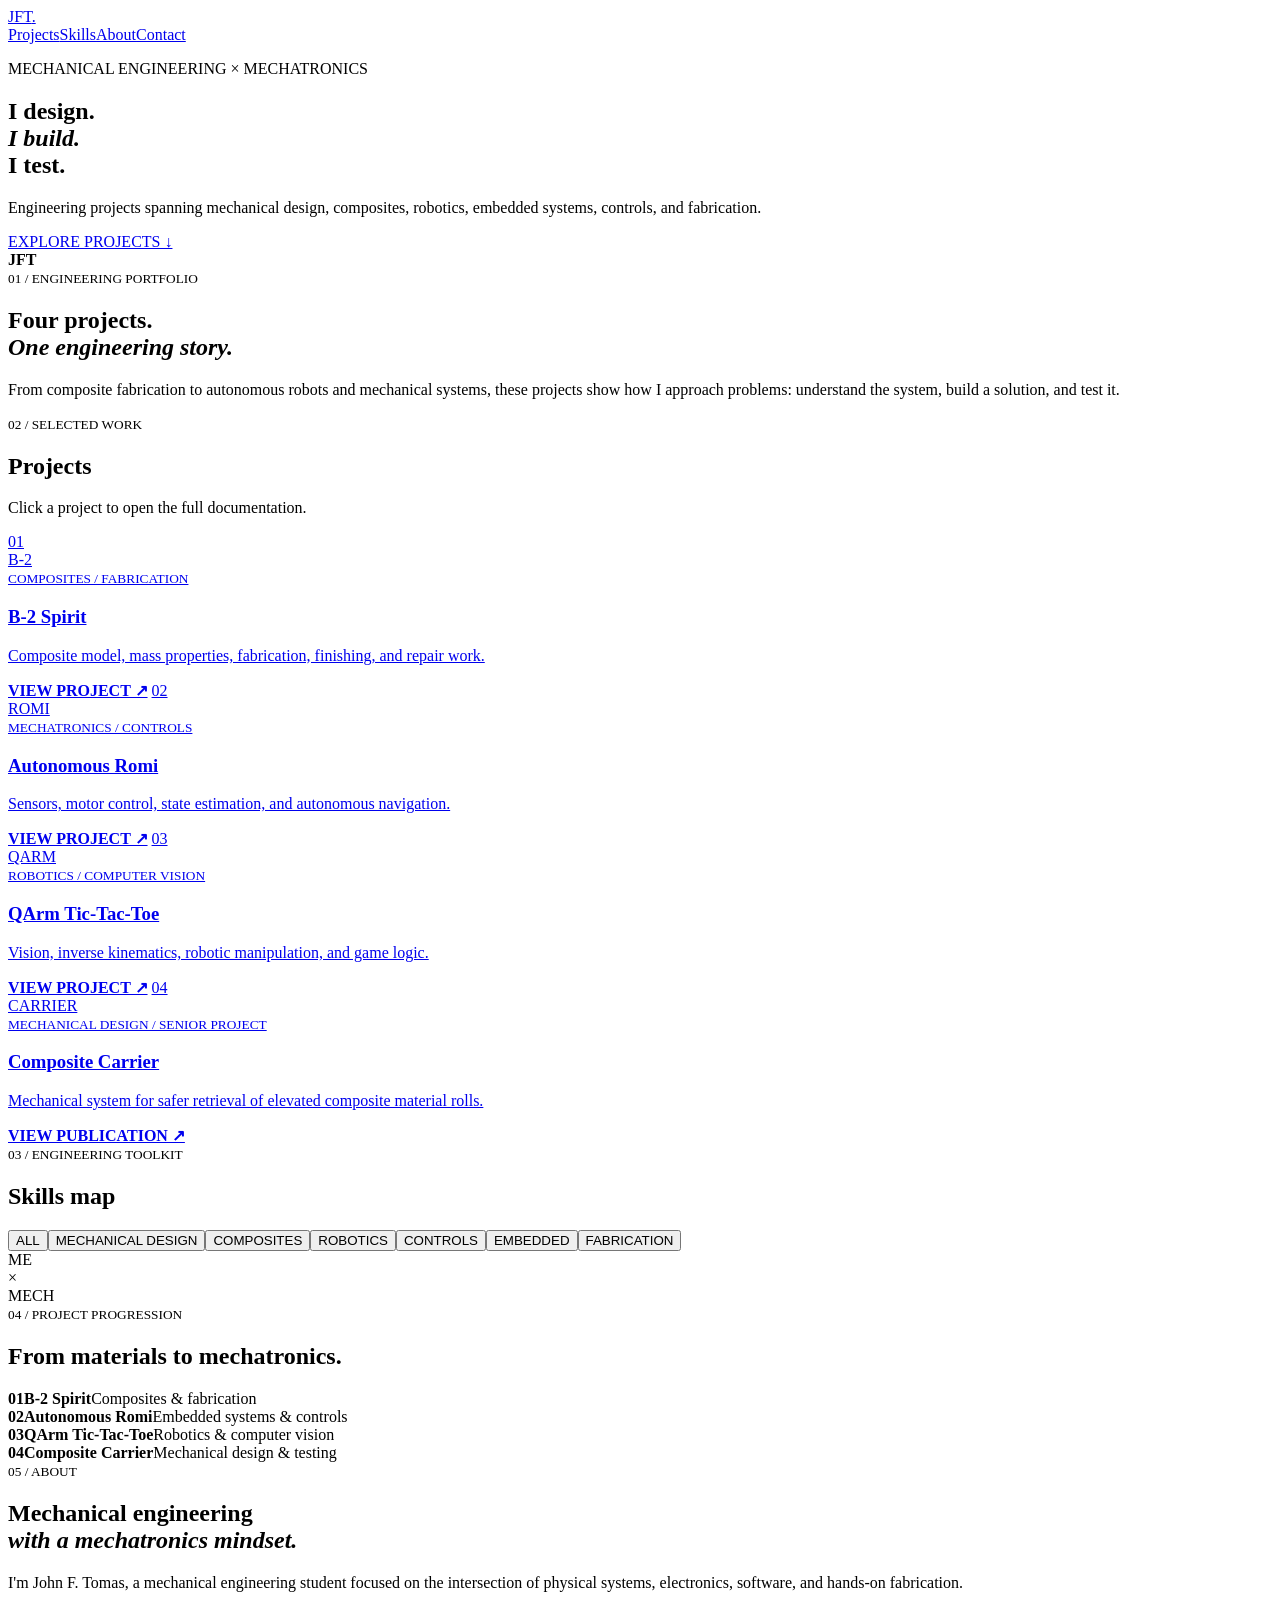
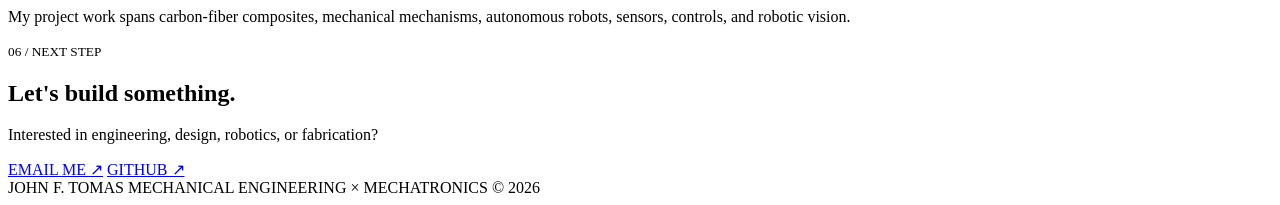
==== index.html @ 3b2fd75a "Add files via upload" ====
<!doctype html><html><head><meta charset="utf-8"><meta name="viewport" content="width=device-width,initial-scale=1"><title>John F. Tomas | Engineering Portfolio</title><link rel="stylesheet" href="assets/style.css"></head><body>
<header><a class="logo" href="#">JFT<span>.</span></a><nav><a href="#projects">Projects</a><a href="#skills">Skills</a><a href="#about">About</a><a href="#contact">Contact</a></nav></header>
<main><section class="hero"><div><p class="eyebrow">MECHANICAL ENGINEERING × MECHATRONICS</p><h1>I design.<br><i>I build.</i><br>I test.</h1><p class="lead">Engineering projects spanning mechanical design, composites, robotics, embedded systems, controls, and fabrication.</p><a class="btn" href="#projects">EXPLORE PROJECTS ↓</a></div><div class="radar"><div class="ring r1"></div><div class="ring r2"></div><div class="cross"></div><b>JFT</b></div></section>
<section class="intro"><div><small>01 / ENGINEERING PORTFOLIO</small><h2>Four projects.<br><em>One engineering story.</em></h2></div><p>From composite fabrication to autonomous robots and mechanical systems, these projects show how I approach problems: understand the system, build a solution, and test it.</p></section>
<section id="projects"><div class="head"><div><small>02 / SELECTED WORK</small><h2>Projects</h2></div><p>Click a project to open the full documentation.</p></div><div class="grid">
<a class="card" href="https://jftomas747.github.io/b2-spirit-mass-properties/" target="_blank"><label>01</label><div class="art b2">B-2</div><small>COMPOSITES / FABRICATION</small><h3>B-2 Spirit</h3><p>Composite model, mass properties, fabrication, finishing, and repair work.</p><strong>VIEW PROJECT ↗</strong></a>
<a class="card" href="https://jftomas747.github.io/me405-final-website/" target="_blank"><label>02</label><div class="art romi">ROMI</div><small>MECHATRONICS / CONTROLS</small><h3>Autonomous Romi</h3><p>Sensors, motor control, state estimation, and autonomous navigation.</p><strong>VIEW PROJECT ↗</strong></a>
<a class="card" href="https://jftomas747.github.io/me423_robotics_tictactoe_project/" target="_blank"><label>03</label><div class="art qarm">QARM</div><small>ROBOTICS / COMPUTER VISION</small><h3>QArm Tic-Tac-Toe</h3><p>Vision, inverse kinematics, robotic manipulation, and game logic.</p><strong>VIEW PROJECT ↗</strong></a>
<a class="card" href="https://digitalcommons.calpoly.edu/mesp/912/" target="_blank"><label>04</label><div class="art carrier">CARRIER</div><small>MECHANICAL DESIGN / SENIOR PROJECT</small><h3>Composite Carrier</h3><p>Mechanical system for safer retrieval of elevated composite material rolls.</p><strong>VIEW PUBLICATION ↗</strong></a>
</div></section>
<section id="skills" class="skills"><small>03 / ENGINEERING TOOLKIT</small><h2>Skills map</h2><div class="nodes"><button data-s="all">ALL</button><button data-s="mechanical">MECHANICAL DESIGN</button><button data-s="composites">COMPOSITES</button><button data-s="robotics">ROBOTICS</button><button data-s="controls">CONTROLS</button><button data-s="embedded">EMBEDDED</button><button data-s="fabrication">FABRICATION</button><div class="center">ME<br>×<br>MECH</div></div><div id="results"></div></section>
<section class="timeline"><small>04 / PROJECT PROGRESSION</small><h2>From materials to mechatronics.</h2><div class="steps"><div><b>01</b><strong>B-2 Spirit</strong><span>Composites & fabrication</span></div><div><b>02</b><strong>Autonomous Romi</strong><span>Embedded systems & controls</span></div><div><b>03</b><strong>QArm Tic-Tac-Toe</strong><span>Robotics & computer vision</span></div><div><b>04</b><strong>Composite Carrier</strong><span>Mechanical design & testing</span></div></div></section>
<section id="about" class="about"><div><small>05 / ABOUT</small><h2>Mechanical engineering<br><em>with a mechatronics mindset.</em></h2></div><div><p>I'm John F. Tomas, a mechanical engineering student focused on the intersection of physical systems, electronics, software, and hands-on fabrication.</p><p>My project work spans carbon-fiber composites, mechanical mechanisms, autonomous robots, sensors, controls, and robotic vision.</p></div></section>
<section id="contact" class="contact"><small>06 / NEXT STEP</small><h2>Let's build something.</h2><p>Interested in engineering, design, robotics, or fabrication?</p><a class="btn" href="mailto:jftomas@calpoly.edu">EMAIL ME ↗</a> <a class="btn ghost" href="https://github.com/jftomas747" target="_blank">GITHUB ↗</a></section></main><footer>JOHN F. TOMAS <span>MECHANICAL ENGINEERING × MECHATRONICS</span> © 2026</footer><script src="assets/script.js"></script></body></html>
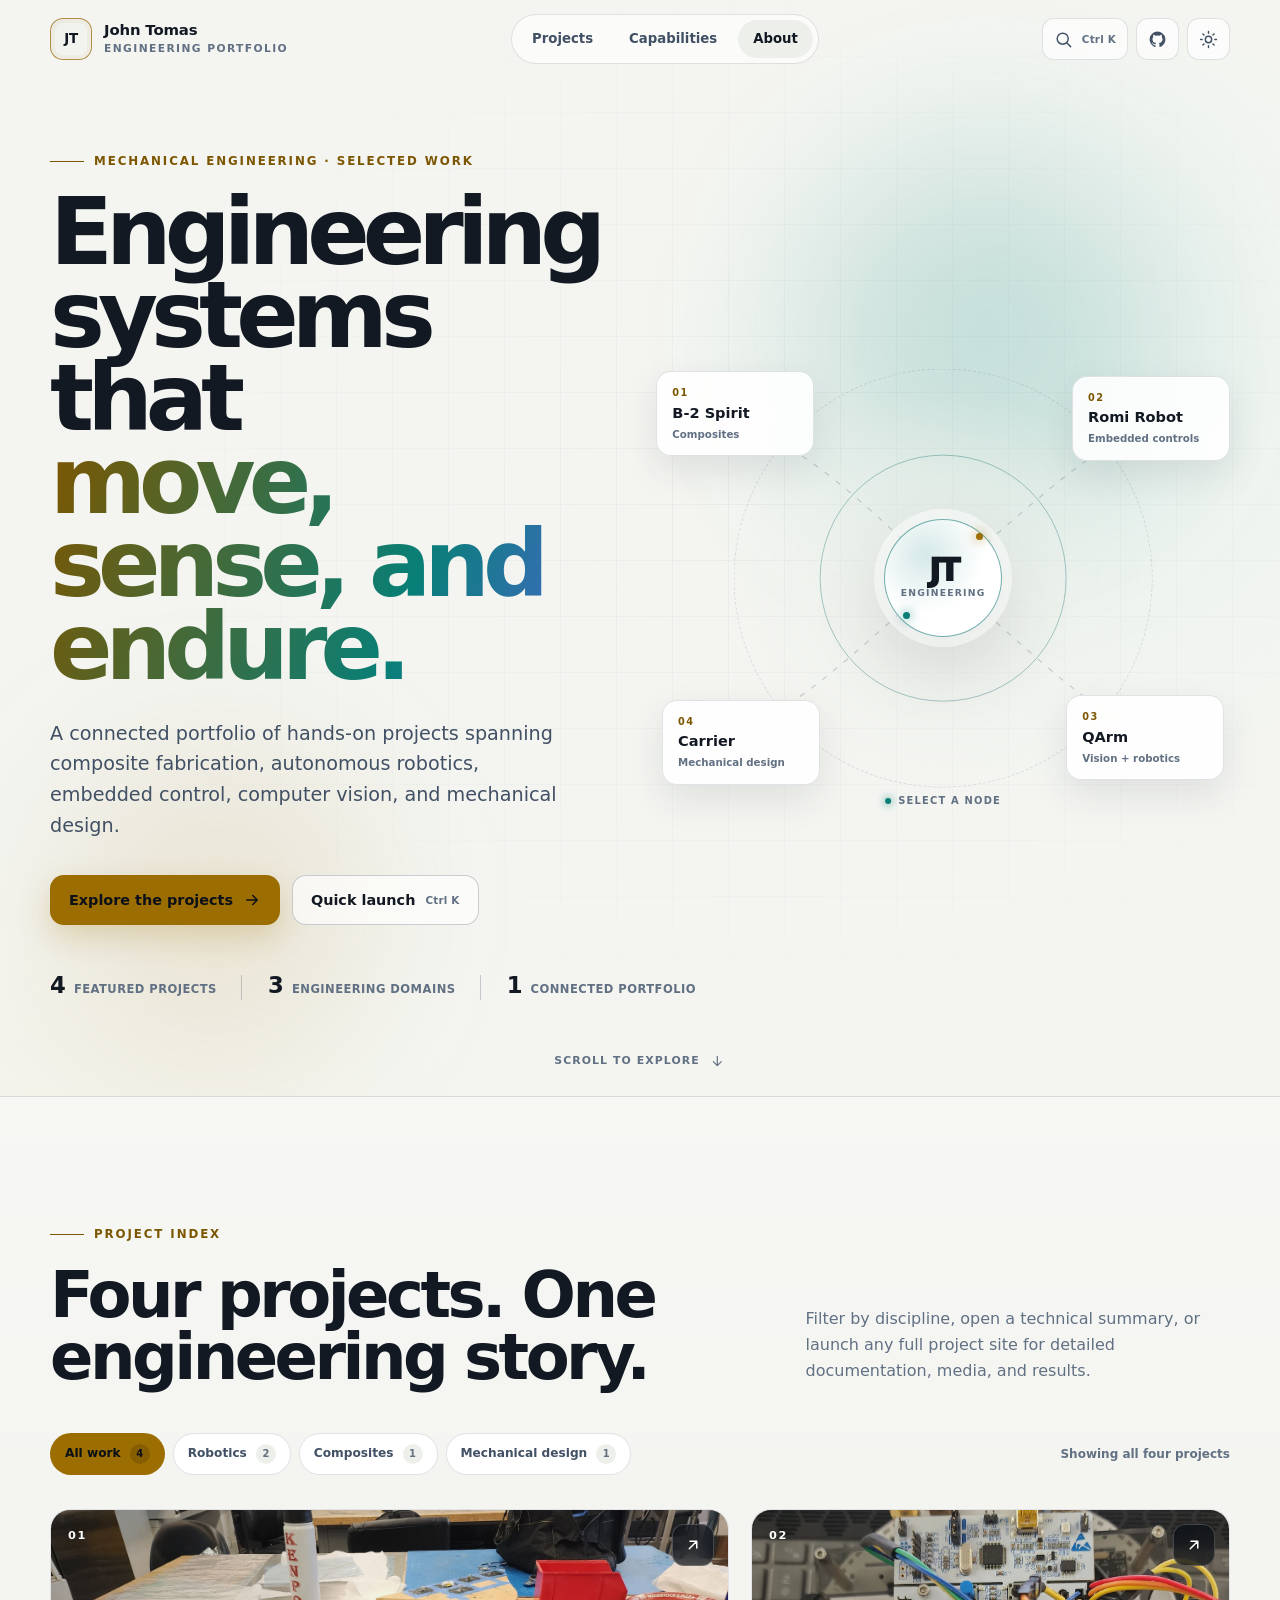
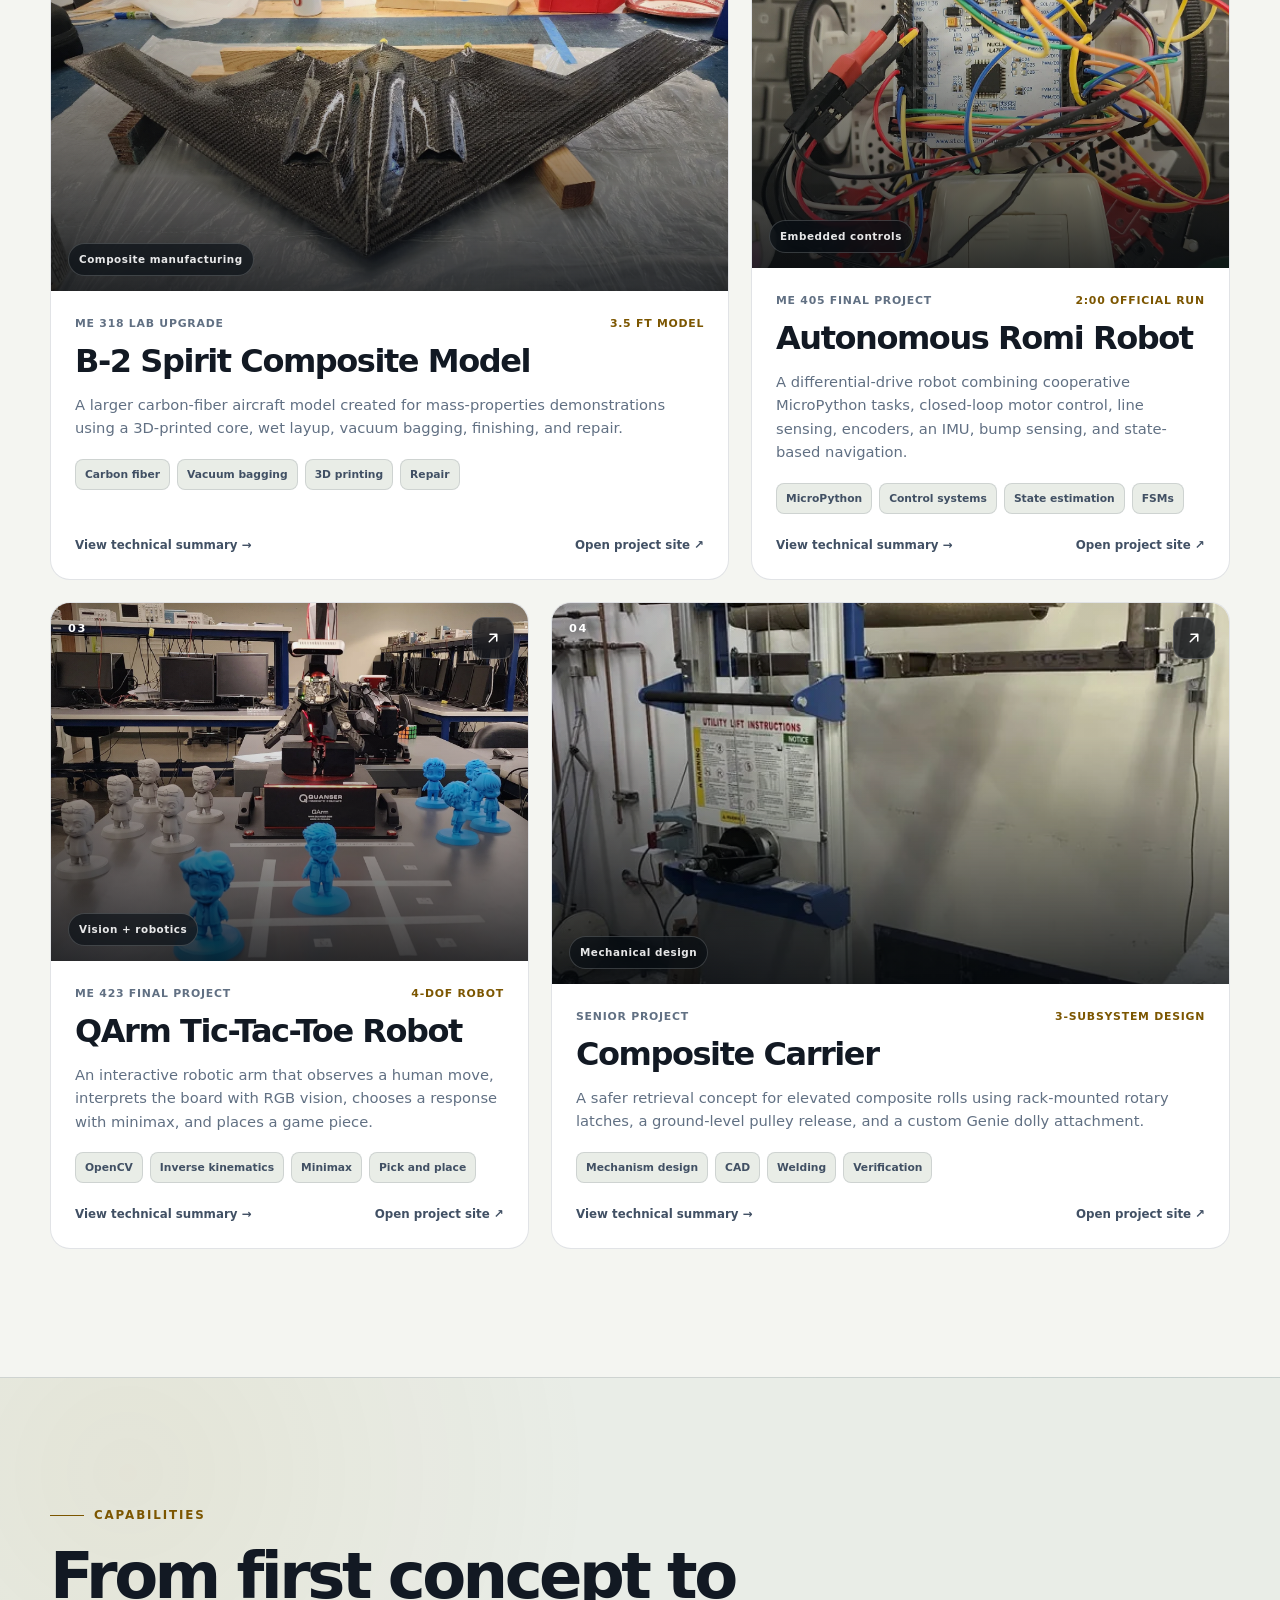
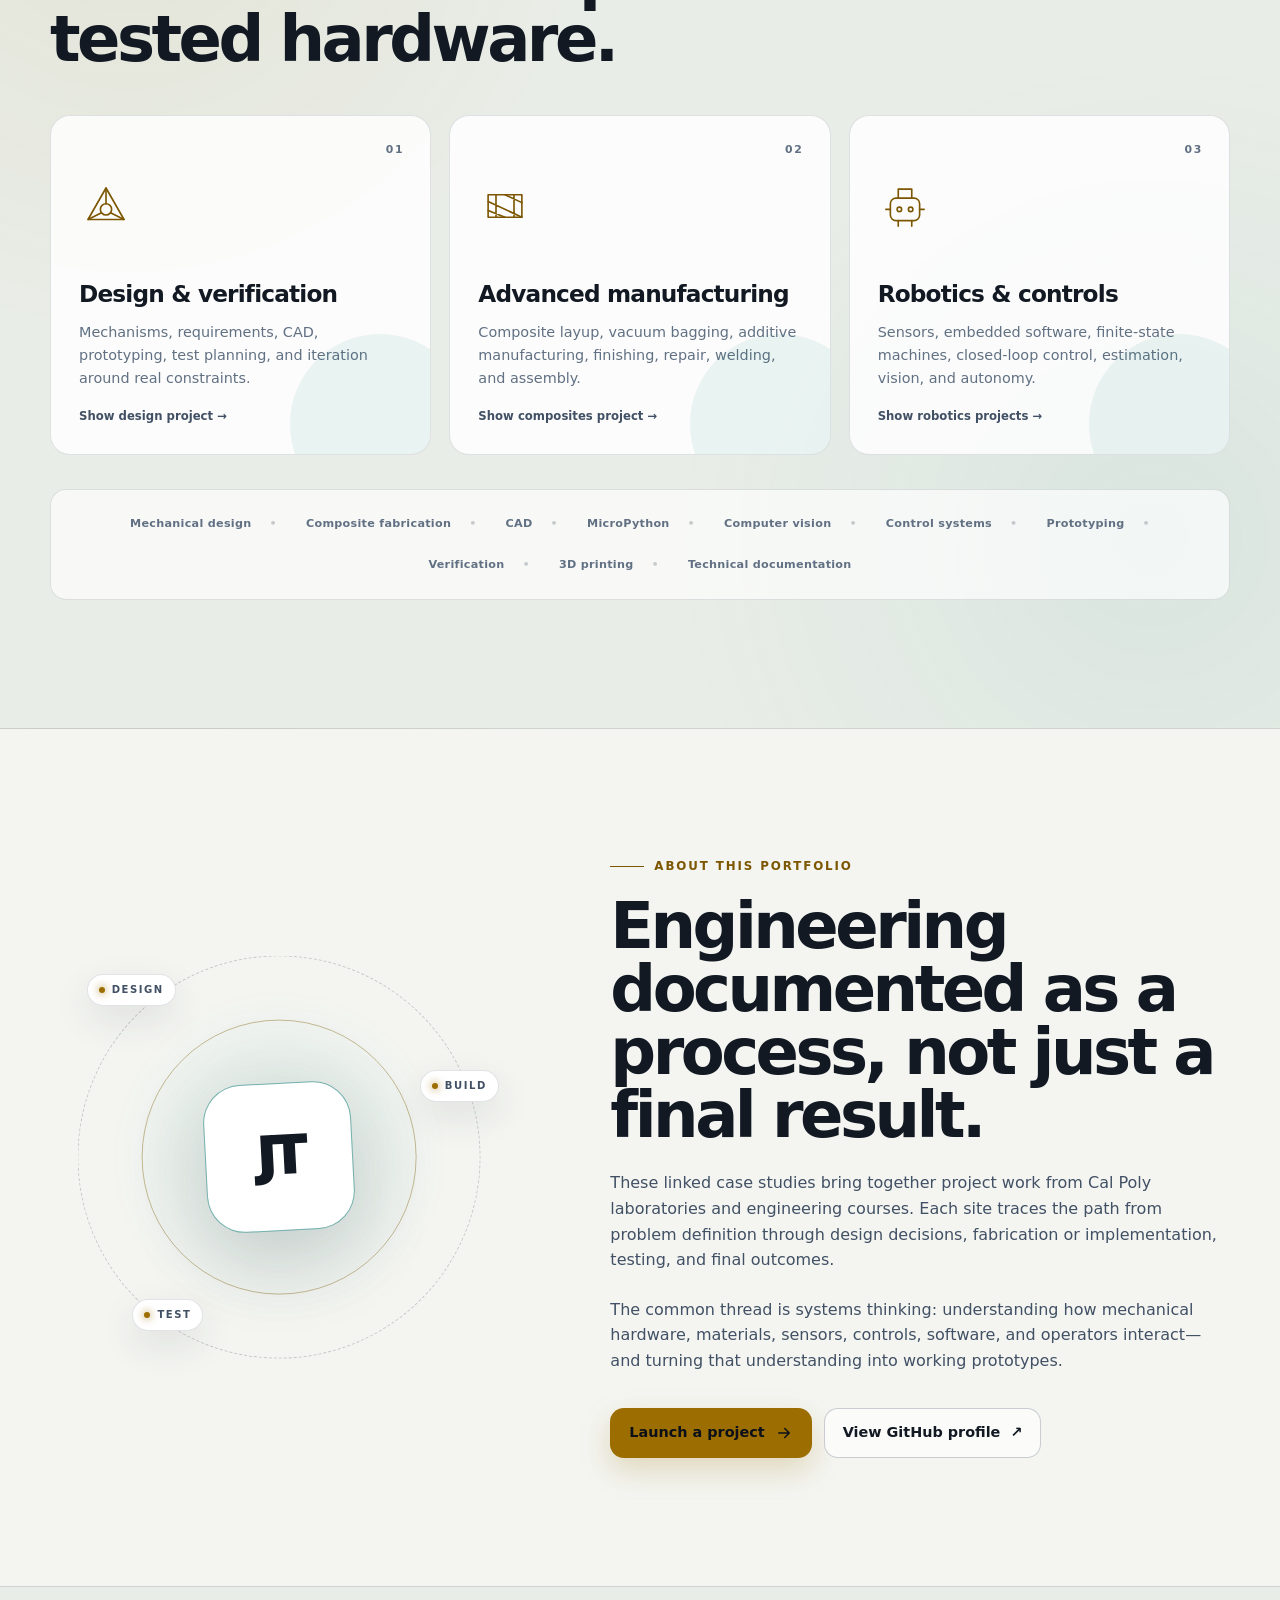
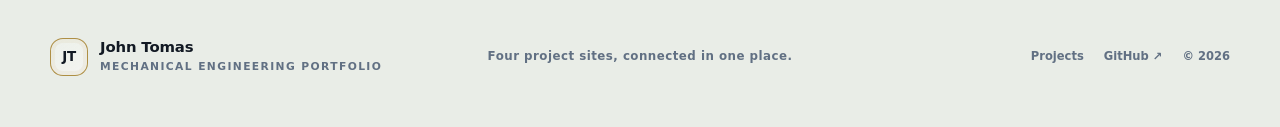
==== commit b75ea966: "Add files via upload" ====
--- a/index.html
+++ b/index.html
@@ -1,14 +1,428 @@
-<!doctype html><html><head><meta charset="utf-8"><meta name="viewport" content="width=device-width,initial-scale=1"><title>John F. Tomas | Engineering Portfolio</title><link rel="stylesheet" href="assets/style.css"></head><body>
-<header><a class="logo" href="#">JFT<span>.</span></a><nav><a href="#projects">Projects</a><a href="#skills">Skills</a><a href="#about">About</a><a href="#contact">Contact</a></nav></header>
-<main><section class="hero"><div><p class="eyebrow">MECHANICAL ENGINEERING × MECHATRONICS</p><h1>I design.<br><i>I build.</i><br>I test.</h1><p class="lead">Engineering projects spanning mechanical design, composites, robotics, embedded systems, controls, and fabrication.</p><a class="btn" href="#projects">EXPLORE PROJECTS ↓</a></div><div class="radar"><div class="ring r1"></div><div class="ring r2"></div><div class="cross"></div><b>JFT</b></div></section>
-<section class="intro"><div><small>01 / ENGINEERING PORTFOLIO</small><h2>Four projects.<br><em>One engineering story.</em></h2></div><p>From composite fabrication to autonomous robots and mechanical systems, these projects show how I approach problems: understand the system, build a solution, and test it.</p></section>
-<section id="projects"><div class="head"><div><small>02 / SELECTED WORK</small><h2>Projects</h2></div><p>Click a project to open the full documentation.</p></div><div class="grid">
-<a class="card" href="https://jftomas747.github.io/b2-spirit-mass-properties/" target="_blank"><label>01</label><div class="art b2">B-2</div><small>COMPOSITES / FABRICATION</small><h3>B-2 Spirit</h3><p>Composite model, mass properties, fabrication, finishing, and repair work.</p><strong>VIEW PROJECT ↗</strong></a>
-<a class="card" href="https://jftomas747.github.io/me405-final-website/" target="_blank"><label>02</label><div class="art romi">ROMI</div><small>MECHATRONICS / CONTROLS</small><h3>Autonomous Romi</h3><p>Sensors, motor control, state estimation, and autonomous navigation.</p><strong>VIEW PROJECT ↗</strong></a>
-<a class="card" href="https://jftomas747.github.io/me423_robotics_tictactoe_project/" target="_blank"><label>03</label><div class="art qarm">QARM</div><small>ROBOTICS / COMPUTER VISION</small><h3>QArm Tic-Tac-Toe</h3><p>Vision, inverse kinematics, robotic manipulation, and game logic.</p><strong>VIEW PROJECT ↗</strong></a>
-<a class="card" href="https://digitalcommons.calpoly.edu/mesp/912/" target="_blank"><label>04</label><div class="art carrier">CARRIER</div><small>MECHANICAL DESIGN / SENIOR PROJECT</small><h3>Composite Carrier</h3><p>Mechanical system for safer retrieval of elevated composite material rolls.</p><strong>VIEW PUBLICATION ↗</strong></a>
-</div></section>
-<section id="skills" class="skills"><small>03 / ENGINEERING TOOLKIT</small><h2>Skills map</h2><div class="nodes"><button data-s="all">ALL</button><button data-s="mechanical">MECHANICAL DESIGN</button><button data-s="composites">COMPOSITES</button><button data-s="robotics">ROBOTICS</button><button data-s="controls">CONTROLS</button><button data-s="embedded">EMBEDDED</button><button data-s="fabrication">FABRICATION</button><div class="center">ME<br>×<br>MECH</div></div><div id="results"></div></section>
-<section class="timeline"><small>04 / PROJECT PROGRESSION</small><h2>From materials to mechatronics.</h2><div class="steps"><div><b>01</b><strong>B-2 Spirit</strong><span>Composites & fabrication</span></div><div><b>02</b><strong>Autonomous Romi</strong><span>Embedded systems & controls</span></div><div><b>03</b><strong>QArm Tic-Tac-Toe</strong><span>Robotics & computer vision</span></div><div><b>04</b><strong>Composite Carrier</strong><span>Mechanical design & testing</span></div></div></section>
-<section id="about" class="about"><div><small>05 / ABOUT</small><h2>Mechanical engineering<br><em>with a mechatronics mindset.</em></h2></div><div><p>I'm John F. Tomas, a mechanical engineering student focused on the intersection of physical systems, electronics, software, and hands-on fabrication.</p><p>My project work spans carbon-fiber composites, mechanical mechanisms, autonomous robots, sensors, controls, and robotic vision.</p></div></section>
-<section id="contact" class="contact"><small>06 / NEXT STEP</small><h2>Let's build something.</h2><p>Interested in engineering, design, robotics, or fabrication?</p><a class="btn" href="mailto:jftomas@calpoly.edu">EMAIL ME ↗</a> <a class="btn ghost" href="https://github.com/jftomas747" target="_blank">GITHUB ↗</a></section></main><footer>JOHN F. TOMAS <span>MECHANICAL ENGINEERING × MECHATRONICS</span> © 2026</footer><script src="assets/script.js"></script></body></html>+<!doctype html>
+<html lang="en" data-theme="dark">
+<head>
+  <meta charset="utf-8" />
+  <meta name="viewport" content="width=device-width, initial-scale=1" />
+  <meta name="description" content="John Tomas's mechanical engineering portfolio: composites, robotics, embedded controls, computer vision, fabrication, and mechanical design." />
+  <meta name="author" content="John Tomas" />
+  <meta name="theme-color" content="#070b12" />
+
+  <title>John Tomas | Mechanical Engineering Portfolio</title>
+  <link rel="canonical" href="https://jftomas747.github.io/" />
+  <link rel="icon" href="assets/favicon.svg" type="image/svg+xml" />
+  <link rel="apple-touch-icon" href="assets/icon-192.png" />
+  <link rel="manifest" href="site.webmanifest" />
+
+  <meta property="og:type" content="website" />
+  <meta property="og:title" content="John Tomas | Engineering Portfolio" />
+  <meta property="og:description" content="Four engineering case studies spanning composites, robotics, controls, and mechanical design." />
+  <meta property="og:url" content="https://jftomas747.github.io/" />
+  <meta property="og:image" content="https://jftomas747.github.io/assets/social-card.jpg" />
+  <meta property="og:image:width" content="1200" />
+  <meta property="og:image:height" content="630" />
+  <meta name="twitter:card" content="summary_large_image" />
+
+  <script>
+    document.documentElement.classList.add('js');
+    (() => {
+      let saved = null;
+      try { saved = localStorage.getItem('portfolio-theme'); } catch (_) {}
+      const preferred = window.matchMedia('(prefers-color-scheme: light)').matches ? 'light' : 'dark';
+      document.documentElement.dataset.theme = saved || preferred;
+    })();
+  </script>
+  <link rel="stylesheet" href="styles.css" />
+
+  <script type="application/ld+json">
+  {
+    "@context": "https://schema.org",
+    "@type": "Person",
+    "name": "John Tomas",
+    "url": "https://jftomas747.github.io/",
+    "sameAs": ["https://github.com/jftomas747"],
+    "knowsAbout": [
+      "Mechanical engineering",
+      "Composite manufacturing",
+      "Robotics",
+      "Embedded controls",
+      "Computer vision",
+      "Mechanical design"
+    ]
+  }
+  </script>
+</head>
+<body>
+  <a class="skip-link" href="#main-content">Skip to content</a>
+  <div class="scroll-progress" aria-hidden="true"><span id="scroll-progress-bar"></span></div>
+
+  <header class="site-header" id="site-header">
+    <div class="container header-inner">
+      <a class="brand" href="#home" aria-label="John Tomas portfolio home">
+        <span class="brand-mark" aria-hidden="true">JT</span>
+        <span class="brand-copy">
+          <strong>John Tomas</strong>
+          <span>Engineering Portfolio</span>
+        </span>
+      </a>
+
+      <nav class="desktop-nav" aria-label="Primary navigation">
+        <a href="#projects">Projects</a>
+        <a href="#capabilities">Capabilities</a>
+        <a href="#about">About</a>
+      </nav>
+
+      <div class="header-actions">
+        <button class="icon-button command-trigger" type="button" aria-label="Open project search" title="Search projects (Ctrl or Command + K)">
+          <svg viewBox="0 0 24 24" aria-hidden="true"><path d="m21 21-4.35-4.35m1.35-5.65a7 7 0 1 1-14 0 7 7 0 0 1 14 0Z" /></svg>
+          <span class="command-key" aria-hidden="true">⌘K</span>
+        </button>
+
+        <a class="icon-button" href="https://github.com/jftomas747" target="_blank" rel="noopener noreferrer" aria-label="Open John Tomas on GitHub" title="GitHub profile">
+          <svg viewBox="0 0 24 24" aria-hidden="true"><path d="M12 2a10 10 0 0 0-3.16 19.49c.5.09.68-.22.68-.48v-1.87c-2.78.6-3.37-1.18-3.37-1.18-.45-1.16-1.11-1.47-1.11-1.47-.91-.62.07-.61.07-.61 1 .07 1.53 1.03 1.53 1.03.9 1.53 2.35 1.09 2.92.83.09-.65.35-1.09.64-1.34-2.22-.25-4.55-1.11-4.55-4.94 0-1.09.39-1.98 1.03-2.68-.1-.25-.45-1.27.1-2.64 0 0 .84-.27 2.75 1.02A9.56 9.56 0 0 1 12 6.82a9.5 9.5 0 0 1 2.5.34c1.9-1.29 2.74-1.02 2.74-1.02.55 1.37.2 2.39.1 2.64.64.7 1.03 1.59 1.03 2.68 0 3.84-2.34 4.69-4.57 4.94.36.31.68.92.68 1.86v2.75c0 .27.18.58.69.48A10 10 0 0 0 12 2Z" /></svg>
+        </a>
+
+        <button class="icon-button" id="theme-toggle" type="button" aria-label="Switch color theme" title="Switch color theme">
+          <svg class="theme-icon theme-icon--sun" viewBox="0 0 24 24" aria-hidden="true"><circle cx="12" cy="12" r="4" /><path d="M12 2v2m0 16v2M4.93 4.93l1.42 1.42m11.3 11.3 1.42 1.42M2 12h2m16 0h2M4.93 19.07l1.42-1.42m11.3-11.3 1.42-1.42" /></svg>
+          <svg class="theme-icon theme-icon--moon" viewBox="0 0 24 24" aria-hidden="true"><path d="M21 12.79A9 9 0 1 1 11.21 3 7 7 0 0 0 21 12.79Z" /></svg>
+        </button>
+
+        <button class="icon-button menu-toggle" id="menu-toggle" type="button" aria-controls="mobile-nav" aria-expanded="false" aria-label="Open navigation menu">
+          <svg class="menu-icon" viewBox="0 0 24 24" aria-hidden="true"><path d="M4 7h16M4 12h16M4 17h16" /></svg>
+        </button>
+      </div>
+    </div>
+
+    <nav class="mobile-nav" id="mobile-nav" aria-label="Mobile navigation" hidden>
+      <a href="#projects">Projects</a>
+      <a href="#capabilities">Capabilities</a>
+      <a href="#about">About</a>
+      <button class="mobile-command command-trigger" type="button">Quick launch <span>⌘K</span></button>
+    </nav>
+  </header>
+
+  <main id="main-content">
+    <section class="hero" id="home" aria-labelledby="hero-title">
+      <div class="hero-grid-pattern" aria-hidden="true"></div>
+      <div class="hero-glow hero-glow--one" aria-hidden="true"></div>
+      <div class="hero-glow hero-glow--two" aria-hidden="true"></div>
+
+      <div class="container hero-layout">
+        <div class="hero-copy reveal">
+          <p class="eyebrow"><span></span> Mechanical Engineering · Selected Work</p>
+          <h1 id="hero-title">Engineering systems that <span class="gradient-text">move, sense, and endure.</span></h1>
+          <p class="hero-lede">
+            A connected portfolio of hands-on projects spanning composite fabrication, autonomous robotics, embedded control, computer vision, and mechanical design.
+          </p>
+
+          <div class="hero-actions">
+            <a class="button button--primary" href="#projects">
+              Explore the projects
+              <svg viewBox="0 0 24 24" aria-hidden="true"><path d="M5 12h14m-6-6 6 6-6 6" /></svg>
+            </a>
+            <button class="button button--secondary command-trigger" type="button">
+              Quick launch
+              <span class="button-key" aria-hidden="true">⌘K</span>
+            </button>
+          </div>
+
+          <dl class="hero-stats" aria-label="Portfolio summary">
+            <div><dt>4</dt><dd>Featured projects</dd></div>
+            <div><dt>3</dt><dd>Engineering domains</dd></div>
+            <div><dt>1</dt><dd>Connected portfolio</dd></div>
+          </dl>
+        </div>
+
+        <div class="system-map reveal" aria-label="Interactive map of the four featured projects">
+          <div class="map-orbit map-orbit--outer" aria-hidden="true"></div>
+          <div class="map-orbit map-orbit--inner" aria-hidden="true"></div>
+          <svg class="map-lines" viewBox="0 0 620 520" preserveAspectRatio="none" aria-hidden="true">
+            <path class="map-line map-line--b2" d="M310 260 C245 200 184 136 108 100" />
+            <path class="map-line map-line--romi" d="M310 260 C384 205 444 138 516 103" />
+            <path class="map-line map-line--qarm" d="M310 260 C384 318 441 382 509 418" />
+            <path class="map-line map-line--carrier" d="M310 260 C240 315 182 379 111 416" />
+          </svg>
+
+          <div class="map-core" aria-hidden="true">
+            <span>JT</span>
+            <small>Engineering</small>
+          </div>
+
+          <a class="map-node map-node--b2" href="#b2-spirit" data-map-project="b2">
+            <span class="map-node__index">01</span>
+            <strong>B-2 Spirit</strong>
+            <small>Composites</small>
+          </a>
+          <a class="map-node map-node--romi" href="#romi-robot" data-map-project="romi">
+            <span class="map-node__index">02</span>
+            <strong>Romi Robot</strong>
+            <small>Embedded controls</small>
+          </a>
+          <a class="map-node map-node--qarm" href="#qarm-tictactoe" data-map-project="qarm">
+            <span class="map-node__index">03</span>
+            <strong>QArm</strong>
+            <small>Vision + robotics</small>
+          </a>
+          <a class="map-node map-node--carrier" href="#composite-carrier" data-map-project="carrier">
+            <span class="map-node__index">04</span>
+            <strong>Carrier</strong>
+            <small>Mechanical design</small>
+          </a>
+
+          <div class="map-label" aria-hidden="true"><span></span> Select a node</div>
+        </div>
+      </div>
+
+      <a class="scroll-cue" href="#projects" aria-label="Scroll to projects">
+        <span>Scroll to explore</span>
+        <svg viewBox="0 0 24 24" aria-hidden="true"><path d="M12 5v14m-6-6 6 6 6-6" /></svg>
+      </a>
+    </section>
+
+    <section class="section projects-section" id="projects" aria-labelledby="projects-title">
+      <div class="container">
+        <div class="section-heading reveal">
+          <div>
+            <p class="eyebrow"><span></span> Project Index</p>
+            <h2 id="projects-title">Four projects. One engineering story.</h2>
+          </div>
+          <p>
+            Filter by discipline, open a technical summary, or launch any full project site for detailed documentation, media, and results.
+          </p>
+        </div>
+
+        <div class="filter-row reveal">
+          <div class="filter-group" role="group" aria-label="Filter projects by discipline">
+            <button class="filter-button is-active" type="button" data-filter="all" aria-pressed="true">All work <span>4</span></button>
+            <button class="filter-button" type="button" data-filter="robotics" aria-pressed="false">Robotics <span>2</span></button>
+            <button class="filter-button" type="button" data-filter="composites" aria-pressed="false">Composites <span>1</span></button>
+            <button class="filter-button" type="button" data-filter="design" aria-pressed="false">Mechanical design <span>1</span></button>
+          </div>
+          <p class="filter-status" id="filter-status" aria-live="polite">Showing all four projects</p>
+        </div>
+
+        <div class="projects-grid" id="project-grid">
+          <article class="project-card project-card--wide reveal" id="b2-spirit" data-category="composites manufacturing" data-project-card="b2">
+            <div class="project-card__media">
+              <img src="assets/b2-spirit.webp" alt="Finished glossy carbon-fiber B-2 Spirit model on a workbench" width="1600" height="901" loading="lazy" decoding="async" />
+              <span class="project-card__number" aria-hidden="true">01</span>
+              <span class="project-card__discipline">Composite manufacturing</span>
+              <a class="project-card__launch-icon" href="https://jftomas747.github.io/b2-spirit-mass-properties/" target="_blank" rel="noopener noreferrer" aria-label="Open the B-2 Spirit project site in a new tab">
+                <svg viewBox="0 0 24 24" aria-hidden="true"><path d="M7 17 17 7M8 7h9v9" /></svg>
+              </a>
+            </div>
+            <div class="project-card__body">
+              <div class="project-card__meta"><span>ME 318 Lab Upgrade</span><span>3.5 ft model</span></div>
+              <h3>B-2 Spirit Composite Model</h3>
+              <p>A larger carbon-fiber aircraft model created for mass-properties demonstrations using a 3D-printed core, wet layup, vacuum bagging, finishing, and repair.</p>
+              <ul class="tag-list" aria-label="B-2 Spirit project skills">
+                <li>Carbon fiber</li><li>Vacuum bagging</li><li>3D printing</li><li>Repair</li>
+              </ul>
+              <div class="project-card__actions">
+                <button class="text-button" type="button" data-project-open="b2">View technical summary <span aria-hidden="true">→</span></button>
+                <a href="https://jftomas747.github.io/b2-spirit-mass-properties/" target="_blank" rel="noopener noreferrer">Open project site <span aria-hidden="true">↗</span></a>
+              </div>
+            </div>
+          </article>
+
+          <article class="project-card project-card--tall reveal" id="romi-robot" data-category="robotics controls embedded" data-project-card="romi">
+            <div class="project-card__media">
+              <img src="assets/romi.webp" alt="Top view of the assembled Romi robot with controller board, sensors, wheels, and wiring" width="1349" height="1600" loading="lazy" decoding="async" />
+              <span class="project-card__number" aria-hidden="true">02</span>
+              <span class="project-card__discipline">Embedded controls</span>
+              <a class="project-card__launch-icon" href="https://jftomas747.github.io/me405-final-website/" target="_blank" rel="noopener noreferrer" aria-label="Open the autonomous Romi project site in a new tab">
+                <svg viewBox="0 0 24 24" aria-hidden="true"><path d="M7 17 17 7M8 7h9v9" /></svg>
+              </a>
+            </div>
+            <div class="project-card__body">
+              <div class="project-card__meta"><span>ME 405 Final Project</span><span>2:00 official run</span></div>
+              <h3>Autonomous Romi Robot</h3>
+              <p>A differential-drive robot combining cooperative MicroPython tasks, closed-loop motor control, line sensing, encoders, an IMU, bump sensing, and state-based navigation.</p>
+              <ul class="tag-list" aria-label="Romi project skills">
+                <li>MicroPython</li><li>Control systems</li><li>State estimation</li><li>FSMs</li>
+              </ul>
+              <div class="project-card__actions">
+                <button class="text-button" type="button" data-project-open="romi">View technical summary <span aria-hidden="true">→</span></button>
+                <a href="https://jftomas747.github.io/me405-final-website/" target="_blank" rel="noopener noreferrer">Open project site <span aria-hidden="true">↗</span></a>
+              </div>
+            </div>
+          </article>
+
+          <article class="project-card project-card--tall reveal" id="qarm-tictactoe" data-category="robotics vision software" data-project-card="qarm">
+            <div class="project-card__media">
+              <img src="assets/qarm.webp" alt="Quanser QArm positioned over a tic-tac-toe board with blue and neutral character tokens" width="1600" height="1448" loading="lazy" decoding="async" />
+              <span class="project-card__number" aria-hidden="true">03</span>
+              <span class="project-card__discipline">Vision + robotics</span>
+              <a class="project-card__launch-icon" href="https://jftomas747.github.io/me423_robotics_tictactoe_project/" target="_blank" rel="noopener noreferrer" aria-label="Open the QArm tic-tac-toe project site in a new tab">
+                <svg viewBox="0 0 24 24" aria-hidden="true"><path d="M7 17 17 7M8 7h9v9" /></svg>
+              </a>
+            </div>
+            <div class="project-card__body">
+              <div class="project-card__meta"><span>ME 423 Final Project</span><span>4-DOF robot</span></div>
+              <h3>QArm Tic-Tac-Toe Robot</h3>
+              <p>An interactive robotic arm that observes a human move, interprets the board with RGB vision, chooses a response with minimax, and places a game piece.</p>
+              <ul class="tag-list" aria-label="QArm project skills">
+                <li>OpenCV</li><li>Inverse kinematics</li><li>Minimax</li><li>Pick and place</li>
+              </ul>
+              <div class="project-card__actions">
+                <button class="text-button" type="button" data-project-open="qarm">View technical summary <span aria-hidden="true">→</span></button>
+                <a href="https://jftomas747.github.io/me423_robotics_tictactoe_project/" target="_blank" rel="noopener noreferrer">Open project site <span aria-hidden="true">↗</span></a>
+              </div>
+            </div>
+          </article>
+
+          <article class="project-card project-card--wide reveal" id="composite-carrier" data-category="design manufacturing verification" data-project-card="carrier">
+            <div class="project-card__media">
+              <img src="assets/composite-carrier.webp" alt="Composite Carrier verification prototype mounted on a Genie material lift in the composites laboratory" width="621" height="818" loading="lazy" decoding="async" />
+              <span class="project-card__number" aria-hidden="true">04</span>
+              <span class="project-card__discipline">Mechanical design</span>
+              <a class="project-card__launch-icon" href="https://jftomas747.github.io/composite-carrier/" target="_blank" rel="noopener noreferrer" aria-label="Open the Composite Carrier project site in a new tab">
+                <svg viewBox="0 0 24 24" aria-hidden="true"><path d="M7 17 17 7M8 7h9v9" /></svg>
+              </a>
+            </div>
+            <div class="project-card__body">
+              <div class="project-card__meta"><span>Senior Project</span><span>3-subsystem design</span></div>
+              <h3>Composite Carrier</h3>
+              <p>A safer retrieval concept for elevated composite rolls using rack-mounted rotary latches, a ground-level pulley release, and a custom Genie dolly attachment.</p>
+              <ul class="tag-list" aria-label="Composite Carrier project skills">
+                <li>Mechanism design</li><li>CAD</li><li>Welding</li><li>Verification</li>
+              </ul>
+              <div class="project-card__actions">
+                <button class="text-button" type="button" data-project-open="carrier">View technical summary <span aria-hidden="true">→</span></button>
+                <a href="https://jftomas747.github.io/composite-carrier/" target="_blank" rel="noopener noreferrer">Open project site <span aria-hidden="true">↗</span></a>
+              </div>
+            </div>
+          </article>
+        </div>
+      </div>
+    </section>
+
+    <section class="section capabilities-section" id="capabilities" aria-labelledby="capabilities-title">
+      <div class="container">
+        <div class="section-heading section-heading--compact reveal">
+          <div>
+            <p class="eyebrow"><span></span> Capabilities</p>
+            <h2 id="capabilities-title">From first concept to tested hardware.</h2>
+          </div>
+        </div>
+
+        <div class="capability-grid">
+          <button class="capability-card reveal" type="button" data-filter-jump="design">
+            <span class="capability-card__number">01</span>
+            <svg viewBox="0 0 48 48" aria-hidden="true"><path d="M8 36 24 8l16 28H8Z" /><circle cx="24" cy="27" r="5" /><path d="M24 8v14M8 36l12-6m20 6-12-6" /></svg>
+            <h3>Design &amp; verification</h3>
+            <p>Mechanisms, requirements, CAD, prototyping, test planning, and iteration around real constraints.</p>
+            <span class="capability-link">Show design project <span aria-hidden="true">→</span></span>
+          </button>
+
+          <button class="capability-card reveal" type="button" data-filter-jump="composites">
+            <span class="capability-card__number">02</span>
+            <svg viewBox="0 0 48 48" aria-hidden="true"><path d="M9 14h30v20H9z" /><path d="m9 20 30 14M9 28l15 6m0-20 15 7M16 14v20m16-20v20" /></svg>
+            <h3>Advanced manufacturing</h3>
+            <p>Composite layup, vacuum bagging, additive manufacturing, finishing, repair, welding, and assembly.</p>
+            <span class="capability-link">Show composites project <span aria-hidden="true">→</span></span>
+          </button>
+
+          <button class="capability-card reveal" type="button" data-filter-jump="robotics">
+            <span class="capability-card__number">03</span>
+            <svg viewBox="0 0 48 48" aria-hidden="true"><rect x="11" y="17" width="26" height="20" rx="5" /><path d="M18 17V9h12v8M7 27h4m26 0h4M18 42v-5m12 5v-5" /><circle cx="19" cy="27" r="2" /><circle cx="29" cy="27" r="2" /></svg>
+            <h3>Robotics &amp; controls</h3>
+            <p>Sensors, embedded software, finite-state machines, closed-loop control, estimation, vision, and autonomy.</p>
+            <span class="capability-link">Show robotics projects <span aria-hidden="true">→</span></span>
+          </button>
+        </div>
+
+        <div class="skill-rail reveal" aria-label="Engineering skills represented across the portfolio">
+          <span>Mechanical design</span><span>Composite fabrication</span><span>CAD</span><span>MicroPython</span><span>Computer vision</span><span>Control systems</span><span>Prototyping</span><span>Verification</span><span>3D printing</span><span>Technical documentation</span>
+        </div>
+      </div>
+    </section>
+
+    <section class="section about-section" id="about" aria-labelledby="about-title">
+      <div class="container about-layout">
+        <div class="about-visual reveal" aria-hidden="true">
+          <div class="about-ring about-ring--one"></div>
+          <div class="about-ring about-ring--two"></div>
+          <div class="about-monogram">JT</div>
+          <div class="about-coordinate about-coordinate--one">DESIGN</div>
+          <div class="about-coordinate about-coordinate--two">BUILD</div>
+          <div class="about-coordinate about-coordinate--three">TEST</div>
+        </div>
+
+        <div class="about-copy reveal">
+          <p class="eyebrow"><span></span> About this portfolio</p>
+          <h2 id="about-title">Engineering documented as a process, not just a final result.</h2>
+          <p>
+            These linked case studies bring together project work from Cal Poly laboratories and engineering courses. Each site traces the path from problem definition through design decisions, fabrication or implementation, testing, and final outcomes.
+          </p>
+          <p>
+            The common thread is systems thinking: understanding how mechanical hardware, materials, sensors, controls, software, and operators interact—and turning that understanding into working prototypes.
+          </p>
+          <div class="about-actions">
+            <button class="button button--primary command-trigger" type="button">Launch a project <svg viewBox="0 0 24 24" aria-hidden="true"><path d="M5 12h14m-6-6 6 6-6 6" /></svg></button>
+            <a class="button button--secondary" href="https://github.com/jftomas747" target="_blank" rel="noopener noreferrer">View GitHub profile <span aria-hidden="true">↗</span></a>
+          </div>
+        </div>
+      </div>
+    </section>
+  </main>
+
+  <footer class="site-footer">
+    <div class="container footer-inner">
+      <div>
+        <a class="brand brand--footer" href="#home">
+          <span class="brand-mark" aria-hidden="true">JT</span>
+          <span class="brand-copy"><strong>John Tomas</strong><span>Mechanical Engineering Portfolio</span></span>
+        </a>
+      </div>
+      <p>Four project sites, connected in one place.</p>
+      <div class="footer-links">
+        <a href="#projects">Projects</a>
+        <a href="https://github.com/jftomas747" target="_blank" rel="noopener noreferrer">GitHub ↗</a>
+        <span>© <span id="current-year">2026</span></span>
+      </div>
+    </div>
+  </footer>
+
+  <button class="back-to-top" id="back-to-top" type="button" aria-label="Back to top">
+    <svg viewBox="0 0 24 24" aria-hidden="true"><path d="m6 14 6-6 6 6" /></svg>
+  </button>
+
+  <dialog class="project-dialog" id="project-dialog" aria-labelledby="dialog-title">
+    <div class="dialog-shell">
+      <form method="dialog" class="dialog-close-form">
+        <button class="dialog-close" value="close" aria-label="Close project summary">
+          <svg viewBox="0 0 24 24" aria-hidden="true"><path d="m6 6 12 12M18 6 6 18" /></svg>
+        </button>
+      </form>
+      <div class="dialog-accent" id="dialog-accent"></div>
+      <p class="dialog-eyebrow" id="dialog-eyebrow"></p>
+      <h2 id="dialog-title"></h2>
+      <p class="dialog-description" id="dialog-description"></p>
+      <div class="dialog-metrics" id="dialog-metrics"></div>
+      <div class="dialog-details">
+        <div><span>Challenge</span><p id="dialog-challenge"></p></div>
+        <div><span>Approach</span><p id="dialog-approach"></p></div>
+        <div><span>Outcome</span><p id="dialog-outcome"></p></div>
+      </div>
+      <ul class="tag-list dialog-tags" id="dialog-tags"></ul>
+      <a class="button button--primary dialog-launch" id="dialog-launch" href="#" target="_blank" rel="noopener noreferrer">Open full project site <svg viewBox="0 0 24 24" aria-hidden="true"><path d="M7 17 17 7M8 7h9v9" /></svg></a>
+    </div>
+  </dialog>
+
+  <dialog class="command-dialog" id="command-dialog" aria-labelledby="command-title">
+    <div class="command-shell">
+      <div class="command-header">
+        <svg viewBox="0 0 24 24" aria-hidden="true"><path d="m21 21-4.35-4.35m1.35-5.65a7 7 0 1 1-14 0 7 7 0 0 1 14 0Z" /></svg>
+        <label class="visually-hidden" for="command-search">Search projects</label>
+        <input id="command-search" type="search" autocomplete="off" placeholder="Search projects, tools, or disciplines…" />
+        <form method="dialog"><button class="command-escape" value="close" aria-label="Close search">Esc</button></form>
+      </div>
+      <p class="command-label" id="command-title">Quick launch</p>
+      <div class="command-results" id="command-results" role="listbox" aria-label="Project search results"></div>
+      <div class="command-footer"><span><kbd>↑</kbd><kbd>↓</kbd> Navigate</span><span><kbd>Enter</kbd> Open</span><span><kbd>Esc</kbd> Close</span></div>
+    </div>
+  </dialog>
+
+  <script src="script.js" defer></script>
+</body>
+</html>
--- a/styles.css
+++ b/styles.css
@@ -0,0 +1,2204 @@
+:root {
+  color-scheme: dark;
+  --bg: #070b12;
+  --bg-soft: #0a1019;
+  --surface: #0f1724;
+  --surface-strong: #141f2f;
+  --surface-glass: rgba(10, 16, 25, 0.78);
+  --text: #f5f7fb;
+  --text-soft: #d9e0ea;
+  --muted: #98a6b8;
+  --muted-strong: #b9c4d1;
+  --line: rgba(196, 211, 230, 0.14);
+  --line-strong: rgba(196, 211, 230, 0.24);
+  --accent: #e7b93f;
+  --accent-strong: #f1cd69;
+  --accent-soft: rgba(231, 185, 63, 0.14);
+  --teal: #4fd1c5;
+  --teal-soft: rgba(79, 209, 197, 0.14);
+  --blue: #7f9dff;
+  --shadow-sm: 0 12px 32px rgba(0, 0, 0, 0.2);
+  --shadow-lg: 0 28px 80px rgba(0, 0, 0, 0.38);
+  --radius-sm: 12px;
+  --radius-md: 20px;
+  --radius-lg: 30px;
+  --container: 1180px;
+  --header-height: 78px;
+  --ease: cubic-bezier(0.22, 1, 0.36, 1);
+}
+
+html[data-theme="light"] {
+  color-scheme: light;
+  --bg: #f4f5f1;
+  --bg-soft: #e9ede7;
+  --surface: #ffffff;
+  --surface-strong: #edf0ea;
+  --surface-glass: rgba(247, 248, 244, 0.84);
+  --text: #121923;
+  --text-soft: #283342;
+  --muted: #617083;
+  --muted-strong: #415064;
+  --line: rgba(26, 43, 63, 0.13);
+  --line-strong: rgba(26, 43, 63, 0.22);
+  --accent: #9c6d00;
+  --accent-strong: #7c5600;
+  --accent-soft: rgba(156, 109, 0, 0.11);
+  --teal: #087f76;
+  --teal-soft: rgba(8, 127, 118, 0.11);
+  --blue: #4767cc;
+  --shadow-sm: 0 14px 36px rgba(41, 51, 62, 0.1);
+  --shadow-lg: 0 28px 80px rgba(41, 51, 62, 0.16);
+}
+
+*,
+*::before,
+*::after {
+  box-sizing: border-box;
+}
+
+html {
+  scroll-behavior: smooth;
+  scroll-padding-top: calc(var(--header-height) + 24px);
+  background: var(--bg);
+}
+
+body {
+  margin: 0;
+  min-width: 320px;
+  overflow-x: hidden;
+  background:
+    radial-gradient(circle at 84% 8%, rgba(79, 209, 197, 0.06), transparent 26rem),
+    radial-gradient(circle at 6% 26%, rgba(231, 185, 63, 0.05), transparent 28rem),
+    var(--bg);
+  color: var(--text);
+  font-family: Inter, ui-sans-serif, system-ui, -apple-system, BlinkMacSystemFont, "Segoe UI", sans-serif;
+  font-size: 16px;
+  line-height: 1.6;
+  -webkit-font-smoothing: antialiased;
+  text-rendering: optimizeLegibility;
+}
+
+body.dialog-open {
+  overflow: hidden;
+}
+
+::selection {
+  background: var(--accent);
+  color: #091018;
+}
+
+img,
+svg {
+  display: block;
+  max-width: 100%;
+}
+
+button,
+input {
+  font: inherit;
+}
+
+button,
+a {
+  -webkit-tap-highlight-color: transparent;
+}
+
+a {
+  color: inherit;
+  text-decoration: none;
+}
+
+button {
+  color: inherit;
+}
+
+button:focus-visible,
+a:focus-visible,
+input:focus-visible {
+  outline: 3px solid color-mix(in srgb, var(--teal) 70%, transparent);
+  outline-offset: 4px;
+}
+
+[hidden] {
+  display: none !important;
+}
+
+.container {
+  width: min(calc(100% - 40px), var(--container));
+  margin-inline: auto;
+}
+
+.section {
+  position: relative;
+  padding: 128px 0;
+}
+
+.visually-hidden {
+  position: absolute !important;
+  width: 1px !important;
+  height: 1px !important;
+  padding: 0 !important;
+  margin: -1px !important;
+  overflow: hidden !important;
+  clip: rect(0, 0, 0, 0) !important;
+  white-space: nowrap !important;
+  border: 0 !important;
+}
+
+.skip-link {
+  position: fixed;
+  top: 12px;
+  left: 12px;
+  z-index: 2000;
+  padding: 10px 14px;
+  border-radius: 10px;
+  background: var(--text);
+  color: var(--bg);
+  font-weight: 800;
+  transform: translateY(-180%);
+  transition: transform 180ms ease;
+}
+
+.skip-link:focus {
+  transform: translateY(0);
+}
+
+.scroll-progress {
+  position: fixed;
+  inset: 0 0 auto;
+  z-index: 1500;
+  height: 3px;
+  pointer-events: none;
+}
+
+.scroll-progress span {
+  display: block;
+  width: 100%;
+  height: 100%;
+  transform: scaleX(0);
+  transform-origin: left center;
+  background: linear-gradient(90deg, var(--accent), var(--teal));
+}
+
+/* Header */
+.site-header {
+  position: fixed;
+  inset: 0 0 auto;
+  z-index: 1000;
+  height: var(--header-height);
+  border-bottom: 1px solid transparent;
+  transition: background 240ms ease, border-color 240ms ease, box-shadow 240ms ease;
+}
+
+.site-header.is-scrolled,
+.site-header.menu-open {
+  border-color: var(--line);
+  background: var(--surface-glass);
+  box-shadow: 0 12px 38px rgba(0, 0, 0, 0.1);
+  -webkit-backdrop-filter: blur(18px) saturate(130%);
+  backdrop-filter: blur(18px) saturate(130%);
+}
+
+.header-inner {
+  display: flex;
+  align-items: center;
+  justify-content: space-between;
+  min-height: var(--header-height);
+  gap: 24px;
+}
+
+.brand {
+  display: inline-flex;
+  align-items: center;
+  gap: 12px;
+  min-width: max-content;
+}
+
+.brand-mark {
+  display: grid;
+  width: 42px;
+  height: 42px;
+  place-items: center;
+  border: 1px solid color-mix(in srgb, var(--accent) 68%, var(--line));
+  border-radius: 13px;
+  background:
+    linear-gradient(145deg, color-mix(in srgb, var(--surface-strong) 84%, transparent), color-mix(in srgb, var(--bg) 90%, transparent));
+  box-shadow: inset 0 0 0 4px color-mix(in srgb, var(--accent-soft) 50%, transparent);
+  color: var(--text);
+  font-size: 0.84rem;
+  font-weight: 900;
+  letter-spacing: -0.03em;
+}
+
+.brand-copy {
+  display: grid;
+  line-height: 1.18;
+}
+
+.brand-copy strong {
+  font-size: 0.93rem;
+  letter-spacing: -0.01em;
+}
+
+.brand-copy span {
+  margin-top: 4px;
+  color: var(--muted);
+  font-size: 0.67rem;
+  font-weight: 750;
+  letter-spacing: 0.13em;
+  text-transform: uppercase;
+}
+
+.desktop-nav {
+  display: flex;
+  align-items: center;
+  gap: 6px;
+  padding: 5px;
+  border: 1px solid var(--line);
+  border-radius: 999px;
+  background: color-mix(in srgb, var(--surface) 62%, transparent);
+}
+
+.desktop-nav a {
+  position: relative;
+  padding: 8px 15px;
+  border-radius: 999px;
+  color: var(--muted-strong);
+  font-size: 0.83rem;
+  font-weight: 750;
+  transition: color 180ms ease, background 180ms ease;
+}
+
+.desktop-nav a:hover,
+.desktop-nav a.is-active {
+  background: var(--surface-strong);
+  color: var(--text);
+}
+
+.header-actions {
+  display: flex;
+  align-items: center;
+  gap: 8px;
+}
+
+.icon-button {
+  position: relative;
+  display: inline-flex;
+  align-items: center;
+  justify-content: center;
+  min-width: 42px;
+  height: 42px;
+  padding: 0 11px;
+  border: 1px solid var(--line);
+  border-radius: 12px;
+  background: color-mix(in srgb, var(--surface) 68%, transparent);
+  color: var(--muted-strong);
+  cursor: pointer;
+  transition: transform 180ms var(--ease), border-color 180ms ease, background 180ms ease, color 180ms ease;
+}
+
+.icon-button:hover {
+  transform: translateY(-2px);
+  border-color: var(--line-strong);
+  background: var(--surface-strong);
+  color: var(--text);
+}
+
+.icon-button svg {
+  width: 19px;
+  height: 19px;
+  fill: none;
+  stroke: currentColor;
+  stroke-width: 1.8;
+  stroke-linecap: round;
+  stroke-linejoin: round;
+}
+
+.icon-button[href*="github.com"] svg {
+  fill: currentColor;
+  stroke: none;
+}
+
+.command-trigger.icon-button {
+  gap: 9px;
+  min-width: auto;
+}
+
+.command-key,
+.button-key {
+  color: var(--muted);
+  font-size: 0.65rem;
+  font-weight: 800;
+  letter-spacing: 0.02em;
+}
+
+.theme-icon--sun,
+html[data-theme="light"] .theme-icon--moon {
+  display: none;
+}
+
+html[data-theme="light"] .theme-icon--sun {
+  display: block;
+}
+
+.menu-toggle {
+  display: none;
+}
+
+.mobile-nav {
+  position: absolute;
+  inset: calc(var(--header-height) - 1px) 0 auto;
+  padding: 12px 20px 20px;
+  border-top: 1px solid var(--line);
+  border-bottom: 1px solid var(--line);
+  background: var(--surface-glass);
+  box-shadow: var(--shadow-sm);
+  -webkit-backdrop-filter: blur(18px) saturate(130%);
+  backdrop-filter: blur(18px) saturate(130%);
+}
+
+.mobile-nav a,
+.mobile-command {
+  display: flex;
+  width: 100%;
+  align-items: center;
+  justify-content: space-between;
+  padding: 14px 4px;
+  border: 0;
+  border-bottom: 1px solid var(--line);
+  background: transparent;
+  color: var(--text-soft);
+  font-weight: 750;
+  cursor: pointer;
+}
+
+.mobile-command span {
+  color: var(--muted);
+  font-size: 0.72rem;
+}
+
+/* Shared type and buttons */
+.eyebrow {
+  display: flex;
+  align-items: center;
+  gap: 10px;
+  margin: 0 0 20px;
+  color: var(--accent-strong);
+  font-size: 0.74rem;
+  font-weight: 850;
+  letter-spacing: 0.16em;
+  text-transform: uppercase;
+}
+
+.eyebrow > span {
+  width: 34px;
+  height: 1px;
+  background: currentColor;
+}
+
+.button {
+  display: inline-flex;
+  min-height: 50px;
+  align-items: center;
+  justify-content: center;
+  gap: 10px;
+  padding: 12px 18px;
+  border: 1px solid transparent;
+  border-radius: 14px;
+  font-size: 0.9rem;
+  font-weight: 800;
+  cursor: pointer;
+  transition: transform 180ms var(--ease), box-shadow 180ms ease, border-color 180ms ease, background 180ms ease;
+}
+
+.button:hover {
+  transform: translateY(-3px);
+}
+
+.button svg {
+  width: 18px;
+  height: 18px;
+  fill: none;
+  stroke: currentColor;
+  stroke-width: 2;
+  stroke-linecap: round;
+  stroke-linejoin: round;
+  transition: transform 180ms var(--ease);
+}
+
+.button:hover svg {
+  transform: translateX(3px);
+}
+
+.button--primary {
+  border-color: color-mix(in srgb, var(--accent) 55%, transparent);
+  background: var(--accent);
+  box-shadow: 0 12px 30px color-mix(in srgb, var(--accent) 22%, transparent);
+  color: #0c1119;
+}
+
+.button--primary:hover {
+  background: var(--accent-strong);
+  box-shadow: 0 18px 42px color-mix(in srgb, var(--accent) 28%, transparent);
+}
+
+.button--secondary {
+  border-color: var(--line-strong);
+  background: color-mix(in srgb, var(--surface) 65%, transparent);
+  color: var(--text);
+}
+
+.button--secondary:hover {
+  border-color: color-mix(in srgb, var(--teal) 36%, var(--line));
+  background: var(--surface-strong);
+}
+
+.section-heading {
+  display: grid;
+  grid-template-columns: minmax(0, 1.25fr) minmax(280px, 0.75fr);
+  align-items: end;
+  gap: 48px;
+  margin-bottom: 44px;
+}
+
+.section-heading--compact {
+  display: block;
+}
+
+.section-heading h2,
+.about-copy h2 {
+  margin: 0;
+  max-width: 760px;
+  font-size: clamp(2.25rem, 5vw, 4.45rem);
+  line-height: 0.98;
+  letter-spacing: -0.055em;
+}
+
+.section-heading > p {
+  margin: 0 0 6px;
+  color: var(--muted);
+  font-size: 1rem;
+}
+
+/* Hero */
+.hero {
+  position: relative;
+  display: grid;
+  min-height: max(760px, 100svh);
+  align-items: center;
+  overflow: clip;
+  padding: calc(var(--header-height) + 74px) 0 92px;
+}
+
+.hero-grid-pattern {
+  position: absolute;
+  inset: 0;
+  opacity: 0.36;
+  background-image:
+    linear-gradient(var(--line) 1px, transparent 1px),
+    linear-gradient(90deg, var(--line) 1px, transparent 1px);
+  background-size: 56px 56px;
+  -webkit-mask-image: radial-gradient(ellipse 75% 68% at 60% 45%, black, transparent 80%);
+  mask-image: radial-gradient(ellipse 75% 68% at 60% 45%, black, transparent 80%);
+  pointer-events: none;
+}
+
+.hero-glow {
+  position: absolute;
+  border-radius: 50%;
+  filter: blur(80px);
+  pointer-events: none;
+}
+
+.hero-glow--one {
+  top: 14%;
+  right: 9%;
+  width: 360px;
+  height: 360px;
+  background: color-mix(in srgb, var(--teal) 17%, transparent);
+}
+
+.hero-glow--two {
+  bottom: 4%;
+  left: 5%;
+  width: 300px;
+  height: 300px;
+  background: color-mix(in srgb, var(--accent) 12%, transparent);
+}
+
+.hero-layout {
+  position: relative;
+  z-index: 2;
+  display: grid;
+  grid-template-columns: minmax(0, 0.96fr) minmax(480px, 1.04fr);
+  align-items: center;
+  gap: clamp(44px, 6vw, 88px);
+}
+
+.hero-copy h1 {
+  max-width: 700px;
+  margin: 0;
+  font-size: clamp(3.35rem, 7.2vw, 6.6rem);
+  line-height: 0.9;
+  letter-spacing: -0.075em;
+}
+
+.gradient-text {
+  display: block;
+  color: transparent;
+  background: linear-gradient(108deg, var(--accent-strong), var(--teal) 67%, var(--blue));
+  -webkit-background-clip: text;
+  background-clip: text;
+}
+
+.hero-lede {
+  max-width: 660px;
+  margin: 30px 0 0;
+  color: var(--muted-strong);
+  font-size: clamp(1.03rem, 1.55vw, 1.2rem);
+}
+
+.hero-actions {
+  display: flex;
+  flex-wrap: wrap;
+  gap: 12px;
+  margin-top: 34px;
+}
+
+.hero-stats {
+  display: grid;
+  grid-template-columns: repeat(3, max-content);
+  gap: clamp(24px, 4vw, 52px);
+  margin: 42px 0 0;
+}
+
+.hero-stats div {
+  position: relative;
+  display: grid;
+  grid-template-columns: auto auto;
+  align-items: baseline;
+  gap: 9px;
+}
+
+.hero-stats div:not(:last-child)::after {
+  position: absolute;
+  top: 8px;
+  right: calc(clamp(24px, 4vw, 52px) / -2);
+  width: 1px;
+  height: 25px;
+  background: var(--line-strong);
+  content: "";
+}
+
+.hero-stats dt {
+  color: var(--text);
+  font-size: 1.42rem;
+  font-weight: 900;
+  letter-spacing: -0.04em;
+}
+
+.hero-stats dd {
+  margin: 0;
+  color: var(--muted);
+  font-size: 0.72rem;
+  font-weight: 700;
+  letter-spacing: 0.04em;
+  text-transform: uppercase;
+}
+
+.system-map {
+  position: relative;
+  width: min(100%, 620px);
+  aspect-ratio: 620 / 520;
+  justify-self: end;
+  isolation: isolate;
+}
+
+.system-map::before {
+  position: absolute;
+  inset: 12% 12%;
+  z-index: -2;
+  border-radius: 50%;
+  background: radial-gradient(circle, color-mix(in srgb, var(--surface-strong) 82%, transparent), transparent 70%);
+  content: "";
+  filter: blur(10px);
+}
+
+.map-orbit {
+  position: absolute;
+  top: 50%;
+  left: 50%;
+  border: 1px solid var(--line);
+  border-radius: 50%;
+  transform: translate(-50%, -50%);
+}
+
+.map-orbit--outer {
+  width: 73%;
+  aspect-ratio: 1;
+  border-style: dashed;
+  animation: orbit-spin 34s linear infinite;
+}
+
+.map-orbit--inner {
+  width: 43%;
+  aspect-ratio: 1;
+  border-color: color-mix(in srgb, var(--teal) 24%, var(--line));
+  animation: orbit-spin-reverse 22s linear infinite;
+}
+
+.map-lines {
+  position: absolute;
+  inset: 0;
+  width: 100%;
+  height: 100%;
+  overflow: visible;
+}
+
+.map-line {
+  fill: none;
+  stroke: var(--line-strong);
+  stroke-width: 1.15;
+  stroke-dasharray: 6 9;
+  transition: stroke 220ms ease, stroke-width 220ms ease, filter 220ms ease;
+  animation: line-flow 14s linear infinite;
+}
+
+.system-map:has(.map-node--b2:hover, .map-node--b2:focus-visible) .map-line--b2,
+.system-map:has(.map-node--romi:hover, .map-node--romi:focus-visible) .map-line--romi,
+.system-map:has(.map-node--qarm:hover, .map-node--qarm:focus-visible) .map-line--qarm,
+.system-map:has(.map-node--carrier:hover, .map-node--carrier:focus-visible) .map-line--carrier {
+  stroke: var(--accent);
+  stroke-width: 2.3;
+  filter: drop-shadow(0 0 8px color-mix(in srgb, var(--accent) 50%, transparent));
+}
+
+.map-core {
+  position: absolute;
+  top: 50%;
+  left: 50%;
+  display: grid;
+  width: 118px;
+  height: 118px;
+  place-items: center;
+  border: 1px solid color-mix(in srgb, var(--teal) 50%, var(--line));
+  border-radius: 50%;
+  background:
+    radial-gradient(circle at 35% 30%, color-mix(in srgb, var(--teal) 17%, transparent), transparent 52%),
+    var(--surface);
+  box-shadow: 0 0 0 10px color-mix(in srgb, var(--surface) 50%, transparent), var(--shadow-lg);
+  transform: translate(-50%, -50%);
+}
+
+.map-core::before,
+.map-core::after {
+  position: absolute;
+  width: 7px;
+  height: 7px;
+  border-radius: 50%;
+  background: var(--accent);
+  box-shadow: 0 0 12px var(--accent);
+  content: "";
+}
+
+.map-core::before {
+  top: 13px;
+  right: 18px;
+}
+
+.map-core::after {
+  bottom: 17px;
+  left: 18px;
+  background: var(--teal);
+  box-shadow: 0 0 12px var(--teal);
+}
+
+.map-core span {
+  align-self: end;
+  font-size: 2rem;
+  font-weight: 950;
+  letter-spacing: -0.08em;
+  line-height: 1;
+}
+
+.map-core small {
+  align-self: start;
+  color: var(--muted);
+  font-size: 0.58rem;
+  font-weight: 800;
+  letter-spacing: 0.13em;
+  text-transform: uppercase;
+}
+
+.map-node {
+  position: absolute;
+  z-index: 3;
+  display: grid;
+  min-width: 158px;
+  padding: 13px 15px;
+  border: 1px solid var(--line);
+  border-radius: 15px;
+  background: color-mix(in srgb, var(--surface) 88%, transparent);
+  box-shadow: var(--shadow-sm);
+  -webkit-backdrop-filter: blur(10px);
+  backdrop-filter: blur(10px);
+  transition: transform 220ms var(--ease), border-color 220ms ease, box-shadow 220ms ease, background 220ms ease;
+}
+
+.map-node::after {
+  position: absolute;
+  inset: auto 12px 0;
+  height: 2px;
+  border-radius: 2px;
+  background: linear-gradient(90deg, var(--accent), var(--teal));
+  content: "";
+  opacity: 0;
+  transform: scaleX(0.45);
+  transition: opacity 180ms ease, transform 220ms var(--ease);
+}
+
+.map-node:hover,
+.map-node:focus-visible {
+  z-index: 5;
+  border-color: color-mix(in srgb, var(--accent) 40%, var(--line));
+  background: var(--surface-strong);
+  box-shadow: 0 18px 46px rgba(0, 0, 0, 0.28);
+  transform: translateY(-6px) scale(1.025);
+}
+
+.map-node:hover::after,
+.map-node:focus-visible::after {
+  opacity: 1;
+  transform: scaleX(1);
+}
+
+.map-node__index {
+  color: var(--accent-strong);
+  font-size: 0.61rem;
+  font-weight: 900;
+  letter-spacing: 0.15em;
+}
+
+.map-node strong {
+  margin-top: 4px;
+  font-size: 0.91rem;
+  line-height: 1.1;
+}
+
+.map-node small {
+  margin-top: 5px;
+  color: var(--muted);
+  font-size: 0.64rem;
+  font-weight: 700;
+}
+
+.map-node--b2 { top: 7%; left: 0; }
+.map-node--romi { top: 8%; right: 0; }
+.map-node--qarm { right: 1%; bottom: 8%; }
+.map-node--carrier { bottom: 7%; left: 1%; }
+
+.map-label {
+  position: absolute;
+  bottom: 2%;
+  left: 50%;
+  display: flex;
+  align-items: center;
+  gap: 7px;
+  color: var(--muted);
+  font-size: 0.62rem;
+  font-weight: 800;
+  letter-spacing: 0.12em;
+  text-transform: uppercase;
+  transform: translateX(-50%);
+}
+
+.map-label span {
+  width: 6px;
+  height: 6px;
+  border-radius: 50%;
+  background: var(--teal);
+  box-shadow: 0 0 9px var(--teal);
+  animation: pulse-dot 2s ease-in-out infinite;
+}
+
+.scroll-cue {
+  position: absolute;
+  bottom: 26px;
+  left: 50%;
+  z-index: 3;
+  display: flex;
+  align-items: center;
+  gap: 10px;
+  color: var(--muted);
+  font-size: 0.68rem;
+  font-weight: 750;
+  letter-spacing: 0.1em;
+  text-transform: uppercase;
+  transform: translateX(-50%);
+}
+
+.scroll-cue svg {
+  width: 16px;
+  height: 16px;
+  fill: none;
+  stroke: currentColor;
+  stroke-width: 1.8;
+  stroke-linecap: round;
+  stroke-linejoin: round;
+  animation: cue-bounce 2s ease-in-out infinite;
+}
+
+/* Projects */
+.projects-section {
+  border-top: 1px solid var(--line);
+  background:
+    linear-gradient(180deg, color-mix(in srgb, var(--surface) 25%, transparent), transparent 22%),
+    var(--bg);
+}
+
+.filter-row {
+  display: flex;
+  align-items: center;
+  justify-content: space-between;
+  gap: 24px;
+  margin-bottom: 34px;
+}
+
+.filter-group {
+  display: flex;
+  flex-wrap: wrap;
+  gap: 8px;
+}
+
+.filter-button {
+  display: inline-flex;
+  align-items: center;
+  gap: 9px;
+  min-height: 42px;
+  padding: 9px 14px;
+  border: 1px solid var(--line);
+  border-radius: 999px;
+  background: var(--surface);
+  color: var(--muted-strong);
+  font-size: 0.76rem;
+  font-weight: 800;
+  cursor: pointer;
+  transition: transform 180ms var(--ease), background 180ms ease, border-color 180ms ease, color 180ms ease;
+}
+
+.filter-button span {
+  display: grid;
+  min-width: 20px;
+  height: 20px;
+  place-items: center;
+  border-radius: 999px;
+  background: var(--surface-strong);
+  color: var(--muted);
+  font-size: 0.62rem;
+}
+
+.filter-button:hover {
+  transform: translateY(-2px);
+  border-color: var(--line-strong);
+  color: var(--text);
+}
+
+.filter-button.is-active {
+  border-color: color-mix(in srgb, var(--accent) 52%, transparent);
+  background: var(--accent);
+  color: #0a1018;
+}
+
+.filter-button.is-active span {
+  background: rgba(0, 0, 0, 0.14);
+  color: inherit;
+}
+
+.filter-status {
+  margin: 0;
+  color: var(--muted);
+  font-size: 0.75rem;
+  font-weight: 700;
+}
+
+.projects-grid {
+  display: grid;
+  grid-template-columns: repeat(12, minmax(0, 1fr));
+  gap: 22px;
+}
+
+.project-card {
+  --rx: 0deg;
+  --ry: 0deg;
+  position: relative;
+  display: flex;
+  min-width: 0;
+  flex-direction: column;
+  overflow: hidden;
+  border: 1px solid var(--line);
+  border-radius: var(--radius-md);
+  background: var(--surface);
+  box-shadow: 0 0 0 rgba(0, 0, 0, 0);
+  transform: perspective(1100px) rotateX(var(--rx)) rotateY(var(--ry));
+  transform-style: preserve-3d;
+  transition: transform 160ms ease, border-color 220ms ease, box-shadow 220ms ease;
+}
+
+.project-card--wide { grid-column: span 7; }
+.project-card--tall { grid-column: span 5; }
+
+.project-card:hover {
+  border-color: color-mix(in srgb, var(--teal) 32%, var(--line));
+  box-shadow: var(--shadow-lg);
+}
+
+.project-card__media {
+  position: relative;
+  overflow: hidden;
+  aspect-ratio: 16 / 9;
+  background: var(--surface-strong);
+}
+
+.project-card--tall .project-card__media {
+  aspect-ratio: 4 / 3;
+}
+
+.project-card__media::after {
+  position: absolute;
+  inset: 0;
+  background:
+    linear-gradient(180deg, rgba(3, 7, 12, 0.05) 35%, rgba(3, 7, 12, 0.78) 100%),
+    linear-gradient(90deg, rgba(3, 7, 12, 0.24), transparent 46%);
+  content: "";
+  pointer-events: none;
+}
+
+.project-card__media img {
+  width: 100%;
+  height: 100%;
+  object-fit: cover;
+  transition: transform 700ms var(--ease), filter 500ms ease;
+}
+
+.project-card[data-project-card="romi"] .project-card__media img {
+  object-position: center 32%;
+}
+
+.project-card[data-project-card="carrier"] .project-card__media img {
+  object-position: center 42%;
+}
+
+.project-card:hover .project-card__media img {
+  transform: scale(1.045);
+  filter: saturate(1.06) contrast(1.03);
+}
+
+.project-card__number {
+  position: absolute;
+  top: 16px;
+  left: 17px;
+  z-index: 2;
+  color: #fff;
+  font-size: 0.71rem;
+  font-weight: 900;
+  letter-spacing: 0.14em;
+  text-shadow: 0 2px 12px rgba(0, 0, 0, 0.45);
+}
+
+.project-card__discipline {
+  position: absolute;
+  bottom: 15px;
+  left: 17px;
+  z-index: 2;
+  padding: 7px 10px;
+  border: 1px solid rgba(255, 255, 255, 0.18);
+  border-radius: 999px;
+  background: rgba(8, 13, 20, 0.62);
+  color: rgba(255, 255, 255, 0.9);
+  font-size: 0.65rem;
+  font-weight: 800;
+  letter-spacing: 0.05em;
+  -webkit-backdrop-filter: blur(10px);
+  backdrop-filter: blur(10px);
+}
+
+.project-card__launch-icon {
+  position: absolute;
+  top: 14px;
+  right: 14px;
+  z-index: 3;
+  display: grid;
+  width: 42px;
+  height: 42px;
+  place-items: center;
+  border: 1px solid rgba(255, 255, 255, 0.2);
+  border-radius: 12px;
+  background: rgba(8, 13, 20, 0.66);
+  color: #fff;
+  -webkit-backdrop-filter: blur(10px);
+  backdrop-filter: blur(10px);
+  transition: transform 180ms var(--ease), background 180ms ease;
+}
+
+.project-card__launch-icon:hover {
+  transform: translateY(-3px) rotate(2deg);
+  background: var(--accent);
+  color: #0b1118;
+}
+
+.project-card__launch-icon svg {
+  width: 18px;
+  height: 18px;
+  fill: none;
+  stroke: currentColor;
+  stroke-width: 2;
+  stroke-linecap: round;
+  stroke-linejoin: round;
+}
+
+.project-card__body {
+  display: flex;
+  flex: 1;
+  flex-direction: column;
+  padding: 24px;
+}
+
+.project-card__meta {
+  display: flex;
+  align-items: center;
+  justify-content: space-between;
+  gap: 16px;
+  color: var(--muted);
+  font-size: 0.68rem;
+  font-weight: 800;
+  letter-spacing: 0.07em;
+  text-transform: uppercase;
+}
+
+.project-card__meta span:last-child {
+  color: var(--accent-strong);
+  text-align: right;
+}
+
+.project-card h3 {
+  margin: 13px 0 0;
+  font-size: clamp(1.55rem, 2.5vw, 2.25rem);
+  line-height: 1.05;
+  letter-spacing: -0.045em;
+}
+
+.project-card__body > p {
+  margin: 14px 0 0;
+  color: var(--muted);
+  font-size: 0.92rem;
+}
+
+.tag-list {
+  display: flex;
+  flex-wrap: wrap;
+  gap: 7px;
+  margin: 19px 0 0;
+  padding: 0;
+  list-style: none;
+}
+
+.tag-list li {
+  padding: 6px 9px;
+  border: 1px solid var(--line);
+  border-radius: 8px;
+  background: var(--bg-soft);
+  color: var(--muted-strong);
+  font-size: 0.67rem;
+  font-weight: 750;
+}
+
+.project-card__actions {
+  display: flex;
+  align-items: center;
+  justify-content: space-between;
+  gap: 16px;
+  margin-top: auto;
+  padding-top: 22px;
+}
+
+.project-card__actions > a,
+.text-button {
+  border: 0;
+  background: transparent;
+  color: var(--muted-strong);
+  font-size: 0.74rem;
+  font-weight: 850;
+  cursor: pointer;
+  transition: color 160ms ease;
+}
+
+.text-button {
+  padding: 0;
+  text-align: left;
+}
+
+.project-card__actions > a:hover,
+.text-button:hover {
+  color: var(--accent-strong);
+}
+
+.text-button span,
+.project-card__actions > a span {
+  display: inline-block;
+  transition: transform 180ms var(--ease);
+}
+
+.text-button:hover span,
+.project-card__actions > a:hover span {
+  transform: translateX(3px);
+}
+
+.project-card.is-filtering-out {
+  opacity: 0;
+  transform: scale(0.96);
+}
+
+/* Capabilities */
+.capabilities-section {
+  border-top: 1px solid var(--line);
+  border-bottom: 1px solid var(--line);
+  background:
+    radial-gradient(circle at 10% 10%, color-mix(in srgb, var(--accent) 7%, transparent), transparent 29rem),
+    radial-gradient(circle at 90% 80%, color-mix(in srgb, var(--teal) 7%, transparent), transparent 30rem),
+    var(--bg-soft);
+}
+
+.capability-grid {
+  display: grid;
+  grid-template-columns: repeat(3, minmax(0, 1fr));
+  gap: 18px;
+}
+
+.capability-card {
+  position: relative;
+  min-height: 340px;
+  overflow: hidden;
+  padding: 28px;
+  border: 1px solid var(--line);
+  border-radius: var(--radius-md);
+  background: color-mix(in srgb, var(--surface) 82%, transparent);
+  box-shadow: none;
+  text-align: left;
+  cursor: pointer;
+  transition: transform 220ms var(--ease), border-color 220ms ease, background 220ms ease, box-shadow 220ms ease;
+}
+
+.capability-card::before {
+  position: absolute;
+  inset: auto -40px -60px auto;
+  width: 180px;
+  height: 180px;
+  border-radius: 50%;
+  background: color-mix(in srgb, var(--teal) 7%, transparent);
+  content: "";
+  transition: transform 400ms var(--ease), background 220ms ease;
+}
+
+.capability-card:hover {
+  border-color: color-mix(in srgb, var(--accent) 34%, var(--line));
+  background: var(--surface);
+  box-shadow: var(--shadow-sm);
+  transform: translateY(-7px);
+}
+
+.capability-card:hover::before {
+  background: color-mix(in srgb, var(--accent) 11%, transparent);
+  transform: scale(1.25);
+}
+
+.capability-card__number {
+  position: absolute;
+  top: 25px;
+  right: 26px;
+  color: var(--muted);
+  font-size: 0.68rem;
+  font-weight: 900;
+  letter-spacing: 0.16em;
+}
+
+.capability-card > svg {
+  width: 54px;
+  height: 54px;
+  fill: none;
+  stroke: var(--accent-strong);
+  stroke-width: 1.45;
+  stroke-linecap: round;
+  stroke-linejoin: round;
+}
+
+.capability-card h3 {
+  margin: 48px 0 0;
+  font-size: 1.45rem;
+  line-height: 1.1;
+  letter-spacing: -0.035em;
+}
+
+.capability-card p {
+  margin: 14px 0 0;
+  color: var(--muted);
+  font-size: 0.9rem;
+}
+
+.capability-link {
+  position: absolute;
+  bottom: 28px;
+  left: 28px;
+  color: var(--muted-strong);
+  font-size: 0.73rem;
+  font-weight: 850;
+}
+
+.capability-link span {
+  display: inline-block;
+  transition: transform 180ms var(--ease);
+}
+
+.capability-card:hover .capability-link {
+  color: var(--accent-strong);
+}
+
+.capability-card:hover .capability-link span {
+  transform: translateX(4px);
+}
+
+.skill-rail {
+  display: flex;
+  flex-wrap: wrap;
+  justify-content: center;
+  gap: 9px;
+  margin-top: 34px;
+  padding: 18px;
+  border: 1px solid var(--line);
+  border-radius: 16px;
+  background: color-mix(in srgb, var(--surface) 66%, transparent);
+}
+
+.skill-rail span {
+  padding: 7px 10px;
+  border-radius: 8px;
+  color: var(--muted);
+  font-size: 0.7rem;
+  font-weight: 750;
+  letter-spacing: 0.025em;
+}
+
+.skill-rail span:not(:last-child)::after {
+  margin-left: 18px;
+  color: var(--line-strong);
+  content: "•";
+}
+
+/* About */
+.about-section {
+  overflow: hidden;
+}
+
+.about-layout {
+  display: grid;
+  grid-template-columns: minmax(340px, 0.85fr) minmax(0, 1.15fr);
+  align-items: center;
+  gap: clamp(52px, 8vw, 116px);
+}
+
+.about-visual {
+  position: relative;
+  width: min(100%, 460px);
+  aspect-ratio: 1;
+  justify-self: center;
+}
+
+.about-visual::before {
+  position: absolute;
+  inset: 10%;
+  border-radius: 50%;
+  background: radial-gradient(circle, color-mix(in srgb, var(--teal) 13%, transparent), transparent 63%);
+  content: "";
+  filter: blur(10px);
+}
+
+.about-ring {
+  position: absolute;
+  top: 50%;
+  left: 50%;
+  border: 1px solid var(--line-strong);
+  border-radius: 50%;
+  transform: translate(-50%, -50%);
+}
+
+.about-ring--one {
+  width: 88%;
+  aspect-ratio: 1;
+  border-style: dashed;
+  animation: orbit-spin 38s linear infinite;
+}
+
+.about-ring--two {
+  width: 60%;
+  aspect-ratio: 1;
+  border-color: color-mix(in srgb, var(--accent) 32%, var(--line));
+  animation: orbit-spin-reverse 26s linear infinite;
+}
+
+.about-monogram {
+  position: absolute;
+  top: 50%;
+  left: 50%;
+  display: grid;
+  width: 148px;
+  height: 148px;
+  place-items: center;
+  border: 1px solid color-mix(in srgb, var(--teal) 50%, var(--line));
+  border-radius: 38px;
+  background: var(--surface);
+  box-shadow: var(--shadow-lg);
+  font-size: 3.2rem;
+  font-weight: 950;
+  letter-spacing: -0.09em;
+  transform: translate(-50%, -50%) rotate(-3deg);
+}
+
+.about-coordinate {
+  position: absolute;
+  padding: 7px 11px;
+  border: 1px solid var(--line);
+  border-radius: 999px;
+  background: var(--surface);
+  color: var(--muted-strong);
+  font-size: 0.63rem;
+  font-weight: 850;
+  letter-spacing: 0.15em;
+  box-shadow: var(--shadow-sm);
+}
+
+.about-coordinate::before {
+  display: inline-block;
+  width: 6px;
+  height: 6px;
+  margin-right: 7px;
+  border-radius: 50%;
+  background: var(--accent);
+  box-shadow: 0 0 8px var(--accent);
+  content: "";
+}
+
+.about-coordinate--one { top: 10%; left: 8%; }
+.about-coordinate--two { top: 31%; right: 2%; }
+.about-coordinate--three { bottom: 12%; left: 18%; }
+
+.about-copy h2 {
+  max-width: 760px;
+}
+
+.about-copy > p:not(.eyebrow) {
+  max-width: 690px;
+  margin: 24px 0 0;
+  color: var(--muted-strong);
+  font-size: 1rem;
+}
+
+.about-actions {
+  display: flex;
+  flex-wrap: wrap;
+  gap: 12px;
+  margin-top: 34px;
+}
+
+/* Footer */
+.site-footer {
+  border-top: 1px solid var(--line);
+  background: var(--bg-soft);
+}
+
+.footer-inner {
+  display: grid;
+  grid-template-columns: 1fr auto 1fr;
+  align-items: center;
+  gap: 24px;
+  min-height: 140px;
+}
+
+.brand--footer .brand-mark {
+  width: 38px;
+  height: 38px;
+}
+
+.footer-inner > p {
+  margin: 0;
+  color: var(--muted);
+  font-size: 0.74rem;
+  font-weight: 700;
+  letter-spacing: 0.04em;
+}
+
+.footer-links {
+  display: flex;
+  justify-content: flex-end;
+  gap: 20px;
+  color: var(--muted);
+  font-size: 0.72rem;
+  font-weight: 750;
+}
+
+.footer-links a:hover {
+  color: var(--accent-strong);
+}
+
+.back-to-top {
+  position: fixed;
+  right: 24px;
+  bottom: 24px;
+  z-index: 800;
+  display: grid;
+  width: 46px;
+  height: 46px;
+  place-items: center;
+  border: 1px solid var(--line-strong);
+  border-radius: 14px;
+  background: var(--surface-glass);
+  box-shadow: var(--shadow-sm);
+  color: var(--text);
+  cursor: pointer;
+  opacity: 0;
+  pointer-events: none;
+  transform: translateY(15px);
+  -webkit-backdrop-filter: blur(14px);
+  backdrop-filter: blur(14px);
+  transition: opacity 180ms ease, transform 180ms var(--ease), background 180ms ease;
+}
+
+.back-to-top.is-visible {
+  opacity: 1;
+  pointer-events: auto;
+  transform: translateY(0);
+}
+
+.back-to-top:hover {
+  background: var(--accent);
+  color: #0b1118;
+  transform: translateY(-3px);
+}
+
+.back-to-top svg {
+  width: 20px;
+  height: 20px;
+  fill: none;
+  stroke: currentColor;
+  stroke-width: 2;
+  stroke-linecap: round;
+  stroke-linejoin: round;
+}
+
+/* Dialogs */
+dialog {
+  border: 0;
+  color: var(--text);
+}
+
+dialog::backdrop {
+  background: rgba(3, 6, 11, 0.74);
+  -webkit-backdrop-filter: blur(10px);
+  backdrop-filter: blur(10px);
+}
+
+.project-dialog {
+  width: min(calc(100% - 32px), 820px);
+  max-height: min(90dvh, 880px);
+  padding: 0;
+  overflow: auto;
+  border: 1px solid var(--line-strong);
+  border-radius: 24px;
+  background: var(--surface);
+  box-shadow: var(--shadow-lg);
+}
+
+.project-dialog[open] {
+  animation: dialog-in 260ms var(--ease);
+}
+
+.dialog-shell {
+  position: relative;
+  padding: 38px;
+}
+
+.dialog-close-form {
+  position: absolute;
+  top: 18px;
+  right: 18px;
+  z-index: 2;
+}
+
+.dialog-close {
+  display: grid;
+  width: 40px;
+  height: 40px;
+  place-items: center;
+  border: 1px solid var(--line);
+  border-radius: 12px;
+  background: var(--surface-strong);
+  color: var(--muted-strong);
+  cursor: pointer;
+}
+
+.dialog-close:hover {
+  color: var(--text);
+}
+
+.dialog-close svg {
+  width: 18px;
+  height: 18px;
+  fill: none;
+  stroke: currentColor;
+  stroke-width: 2;
+  stroke-linecap: round;
+}
+
+.dialog-accent {
+  width: 74px;
+  height: 5px;
+  margin-bottom: 24px;
+  border-radius: 999px;
+  background: linear-gradient(90deg, var(--accent), var(--teal));
+}
+
+.dialog-eyebrow {
+  margin: 0;
+  color: var(--accent-strong);
+  font-size: 0.7rem;
+  font-weight: 850;
+  letter-spacing: 0.14em;
+  text-transform: uppercase;
+}
+
+.project-dialog h2 {
+  max-width: 650px;
+  margin: 10px 0 0;
+  font-size: clamp(2rem, 5vw, 3.4rem);
+  line-height: 1;
+  letter-spacing: -0.05em;
+}
+
+.dialog-description {
+  max-width: 680px;
+  margin: 18px 0 0;
+  color: var(--muted-strong);
+}
+
+.dialog-metrics {
+  display: grid;
+  grid-template-columns: repeat(3, minmax(0, 1fr));
+  gap: 10px;
+  margin-top: 26px;
+}
+
+.dialog-metric {
+  padding: 15px;
+  border: 1px solid var(--line);
+  border-radius: 13px;
+  background: var(--bg-soft);
+}
+
+.dialog-metric span {
+  display: block;
+  color: var(--muted);
+  font-size: 0.62rem;
+  font-weight: 800;
+  letter-spacing: 0.1em;
+  text-transform: uppercase;
+}
+
+.dialog-metric strong {
+  display: block;
+  margin-top: 5px;
+  font-size: 0.95rem;
+  line-height: 1.25;
+}
+
+.dialog-details {
+  display: grid;
+  gap: 13px;
+  margin-top: 26px;
+}
+
+.dialog-details > div {
+  display: grid;
+  grid-template-columns: 100px 1fr;
+  gap: 20px;
+  padding: 16px 0;
+  border-top: 1px solid var(--line);
+}
+
+.dialog-details span {
+  color: var(--accent-strong);
+  font-size: 0.65rem;
+  font-weight: 850;
+  letter-spacing: 0.11em;
+  text-transform: uppercase;
+}
+
+.dialog-details p {
+  margin: 0;
+  color: var(--muted-strong);
+  font-size: 0.9rem;
+}
+
+.dialog-tags {
+  margin-top: 18px;
+}
+
+.dialog-launch {
+  margin-top: 28px;
+}
+
+.command-dialog {
+  width: min(calc(100% - 28px), 680px);
+  max-height: min(82dvh, 700px);
+  padding: 0;
+  overflow: hidden;
+  border: 1px solid var(--line-strong);
+  border-radius: 20px;
+  background: var(--surface);
+  box-shadow: var(--shadow-lg);
+}
+
+.command-dialog[open] {
+  animation: command-in 220ms var(--ease);
+}
+
+.command-shell {
+  display: flex;
+  max-height: min(82dvh, 700px);
+  flex-direction: column;
+}
+
+.command-header {
+  display: grid;
+  grid-template-columns: auto 1fr auto;
+  align-items: center;
+  gap: 12px;
+  padding: 17px 18px;
+  border-bottom: 1px solid var(--line);
+}
+
+.command-header > svg {
+  width: 20px;
+  height: 20px;
+  fill: none;
+  stroke: var(--muted);
+  stroke-width: 1.8;
+  stroke-linecap: round;
+  stroke-linejoin: round;
+}
+
+.command-header input {
+  width: 100%;
+  border: 0;
+  outline: 0;
+  background: transparent;
+  color: var(--text);
+  font-size: 1rem;
+}
+
+.command-header input::placeholder {
+  color: var(--muted);
+}
+
+.command-header form {
+  margin: 0;
+}
+
+.command-escape {
+  padding: 5px 8px;
+  border: 1px solid var(--line);
+  border-radius: 7px;
+  background: var(--surface-strong);
+  color: var(--muted);
+  font-size: 0.64rem;
+  font-weight: 800;
+  cursor: pointer;
+}
+
+.command-label {
+  margin: 0;
+  padding: 15px 18px 8px;
+  color: var(--muted);
+  font-size: 0.64rem;
+  font-weight: 850;
+  letter-spacing: 0.13em;
+  text-transform: uppercase;
+}
+
+.command-results {
+  display: grid;
+  gap: 5px;
+  min-height: 160px;
+  overflow-y: auto;
+  padding: 6px 10px 14px;
+}
+
+.command-result {
+  display: grid;
+  grid-template-columns: 48px 1fr auto;
+  align-items: center;
+  gap: 13px;
+  width: 100%;
+  padding: 10px;
+  border: 1px solid transparent;
+  border-radius: 13px;
+  background: transparent;
+  text-align: left;
+  cursor: pointer;
+}
+
+.command-result:hover,
+.command-result.is-selected {
+  border-color: var(--line);
+  background: var(--surface-strong);
+}
+
+.command-result__index {
+  display: grid;
+  width: 44px;
+  height: 44px;
+  place-items: center;
+  border: 1px solid var(--line);
+  border-radius: 11px;
+  background: var(--bg-soft);
+  color: var(--accent-strong);
+  font-size: 0.67rem;
+  font-weight: 900;
+}
+
+.command-result strong {
+  display: block;
+  font-size: 0.87rem;
+  line-height: 1.2;
+}
+
+.command-result small {
+  display: block;
+  margin-top: 4px;
+  color: var(--muted);
+  font-size: 0.67rem;
+}
+
+.command-result > span:last-child {
+  color: var(--muted);
+  font-size: 0.75rem;
+}
+
+.command-empty {
+  display: grid;
+  place-items: center;
+  min-height: 160px;
+  color: var(--muted);
+  font-size: 0.8rem;
+  text-align: center;
+}
+
+.command-footer {
+  display: flex;
+  flex-wrap: wrap;
+  gap: 18px;
+  padding: 11px 18px;
+  border-top: 1px solid var(--line);
+  background: var(--bg-soft);
+  color: var(--muted);
+  font-size: 0.62rem;
+}
+
+.command-footer span {
+  display: inline-flex;
+  align-items: center;
+  gap: 5px;
+}
+
+kbd {
+  display: inline-grid;
+  min-width: 20px;
+  height: 20px;
+  place-items: center;
+  padding: 0 4px;
+  border: 1px solid var(--line-strong);
+  border-radius: 5px;
+  background: var(--surface);
+  color: var(--muted-strong);
+  font: 700 0.6rem/1 ui-monospace, SFMono-Regular, Menlo, monospace;
+  box-shadow: inset 0 -1px 0 var(--line-strong);
+}
+
+/* Reveal behavior */
+.js body.reveal-ready .reveal {
+  opacity: 0;
+  translate: 0 24px;
+  transition: opacity 700ms var(--ease), translate 700ms var(--ease);
+}
+
+.js body.reveal-ready .reveal.is-visible {
+  opacity: 1;
+  translate: 0 0;
+}
+
+/* Animations */
+@keyframes orbit-spin {
+  to { transform: translate(-50%, -50%) rotate(360deg); }
+}
+
+@keyframes orbit-spin-reverse {
+  to { transform: translate(-50%, -50%) rotate(-360deg); }
+}
+
+@keyframes line-flow {
+  to { stroke-dashoffset: -150; }
+}
+
+@keyframes pulse-dot {
+  0%, 100% { opacity: 0.45; transform: scale(0.8); }
+  50% { opacity: 1; transform: scale(1.15); }
+}
+
+@keyframes cue-bounce {
+  0%, 100% { transform: translateY(0); }
+  50% { transform: translateY(4px); }
+}
+
+@keyframes dialog-in {
+  from { opacity: 0; transform: translateY(20px) scale(0.975); }
+  to { opacity: 1; transform: translateY(0) scale(1); }
+}
+
+@keyframes command-in {
+  from { opacity: 0; transform: translateY(-18px) scale(0.98); }
+  to { opacity: 1; transform: translateY(0) scale(1); }
+}
+
+/* Responsive */
+@media (max-width: 1040px) {
+  .hero-layout {
+    grid-template-columns: 1fr;
+    gap: 74px;
+  }
+
+  .hero-copy {
+    max-width: 800px;
+  }
+
+  .system-map {
+    width: min(100%, 700px);
+    justify-self: center;
+  }
+
+  .projects-grid {
+    grid-template-columns: repeat(2, minmax(0, 1fr));
+  }
+
+  .project-card--wide,
+  .project-card--tall {
+    grid-column: span 1;
+  }
+
+  .project-card__media,
+  .project-card--tall .project-card__media {
+    aspect-ratio: 4 / 3;
+  }
+}
+
+@media (max-width: 860px) {
+  :root { --header-height: 70px; }
+
+  .desktop-nav,
+  .command-trigger.icon-button .command-key {
+    display: none;
+  }
+
+  .menu-toggle {
+    display: inline-flex;
+  }
+
+  .header-inner {
+    gap: 12px;
+  }
+
+  .hero {
+    padding-top: calc(var(--header-height) + 62px);
+  }
+
+  .section,
+  .capabilities-section,
+  .about-section {
+    padding: 96px 0;
+  }
+
+  .section-heading {
+    grid-template-columns: 1fr;
+    gap: 24px;
+  }
+
+  .filter-row {
+    align-items: flex-start;
+    flex-direction: column;
+  }
+
+  .capability-grid {
+    grid-template-columns: 1fr;
+  }
+
+  .capability-card {
+    min-height: 280px;
+  }
+
+  .about-layout {
+    grid-template-columns: 1fr;
+  }
+
+  .about-visual {
+    width: min(100%, 390px);
+  }
+
+  .footer-inner {
+    grid-template-columns: 1fr;
+    gap: 18px;
+    padding: 35px 0;
+    text-align: center;
+  }
+
+  .footer-inner > div:first-child {
+    justify-self: center;
+  }
+
+  .footer-links {
+    justify-content: center;
+  }
+}
+
+@media (max-width: 680px) {
+  .container {
+    width: min(calc(100% - 28px), var(--container));
+  }
+
+  .brand-copy {
+    display: none;
+  }
+
+  .header-actions {
+    gap: 6px;
+  }
+
+  .icon-button {
+    min-width: 40px;
+    height: 40px;
+    padding: 0 10px;
+  }
+
+  .hero {
+    min-height: auto;
+    padding-bottom: 80px;
+  }
+
+  .hero-copy h1 {
+    font-size: clamp(3rem, 15vw, 4.75rem);
+  }
+
+  .hero-stats {
+    grid-template-columns: 1fr;
+    gap: 12px;
+  }
+
+  .hero-stats div {
+    grid-template-columns: 44px 1fr;
+  }
+
+  .hero-stats div:not(:last-child)::after {
+    display: none;
+  }
+
+  .system-map {
+    aspect-ratio: 1 / 1.05;
+    margin-top: -20px;
+  }
+
+  .map-core {
+    width: 94px;
+    height: 94px;
+  }
+
+  .map-core span {
+    font-size: 1.55rem;
+  }
+
+  .map-node {
+    min-width: 126px;
+    padding: 10px 11px;
+  }
+
+  .map-node strong {
+    font-size: 0.78rem;
+  }
+
+  .map-node small {
+    font-size: 0.56rem;
+  }
+
+  .map-node--b2 { top: 4%; left: 0; }
+  .map-node--romi { top: 5%; right: 0; }
+  .map-node--qarm { right: 0; bottom: 7%; }
+  .map-node--carrier { left: 0; bottom: 6%; }
+
+  .scroll-cue {
+    display: none;
+  }
+
+  .section,
+  .capabilities-section,
+  .about-section {
+    padding: 78px 0;
+  }
+
+  .section-heading h2,
+  .about-copy h2 {
+    font-size: clamp(2.15rem, 11vw, 3.35rem);
+  }
+
+  .projects-grid {
+    grid-template-columns: 1fr;
+  }
+
+  .project-card--wide,
+  .project-card--tall {
+    grid-column: 1;
+  }
+
+  .project-card__body {
+    padding: 20px;
+  }
+
+  .project-card__meta {
+    align-items: flex-start;
+    flex-direction: column;
+    gap: 5px;
+  }
+
+  .project-card__meta span:last-child {
+    text-align: left;
+  }
+
+  .project-card__actions {
+    align-items: flex-start;
+    flex-direction: column;
+    gap: 10px;
+  }
+
+  .filter-group {
+    width: 100%;
+    overflow-x: auto;
+    flex-wrap: nowrap;
+    padding-bottom: 4px;
+    scrollbar-width: none;
+  }
+
+  .filter-group::-webkit-scrollbar {
+    display: none;
+  }
+
+  .filter-button {
+    flex: 0 0 auto;
+  }
+
+  .skill-rail {
+    justify-content: flex-start;
+  }
+
+  .skill-rail span:not(:last-child)::after {
+    display: none;
+  }
+
+  .about-monogram {
+    width: 120px;
+    height: 120px;
+    font-size: 2.65rem;
+  }
+
+  .footer-links {
+    flex-wrap: wrap;
+  }
+
+  .dialog-shell {
+    padding: 30px 22px 26px;
+  }
+
+  .dialog-metrics {
+    grid-template-columns: 1fr;
+  }
+
+  .dialog-details > div {
+    grid-template-columns: 1fr;
+    gap: 8px;
+  }
+
+  .command-footer {
+    display: none;
+  }
+
+  .command-result {
+    grid-template-columns: 44px 1fr;
+  }
+
+  .command-result > span:last-child {
+    display: none;
+  }
+
+  .back-to-top {
+    right: 15px;
+    bottom: 15px;
+  }
+}
+
+@media (max-width: 420px) {
+  .hero-actions,
+  .about-actions {
+    display: grid;
+  }
+
+  .button {
+    width: 100%;
+  }
+
+  .system-map {
+    margin-top: -35px;
+  }
+
+  .map-node {
+    min-width: 112px;
+  }
+
+  .map-node small {
+    display: none;
+  }
+
+  .map-label {
+    display: none;
+  }
+}
+
+@media (prefers-reduced-motion: reduce) {
+  html {
+    scroll-behavior: auto;
+  }
+
+  *,
+  *::before,
+  *::after {
+    scroll-behavior: auto !important;
+    animation-duration: 0.01ms !important;
+    animation-iteration-count: 1 !important;
+    transition-duration: 0.01ms !important;
+  }
+
+  .project-card {
+    transform: none !important;
+  }
+}
